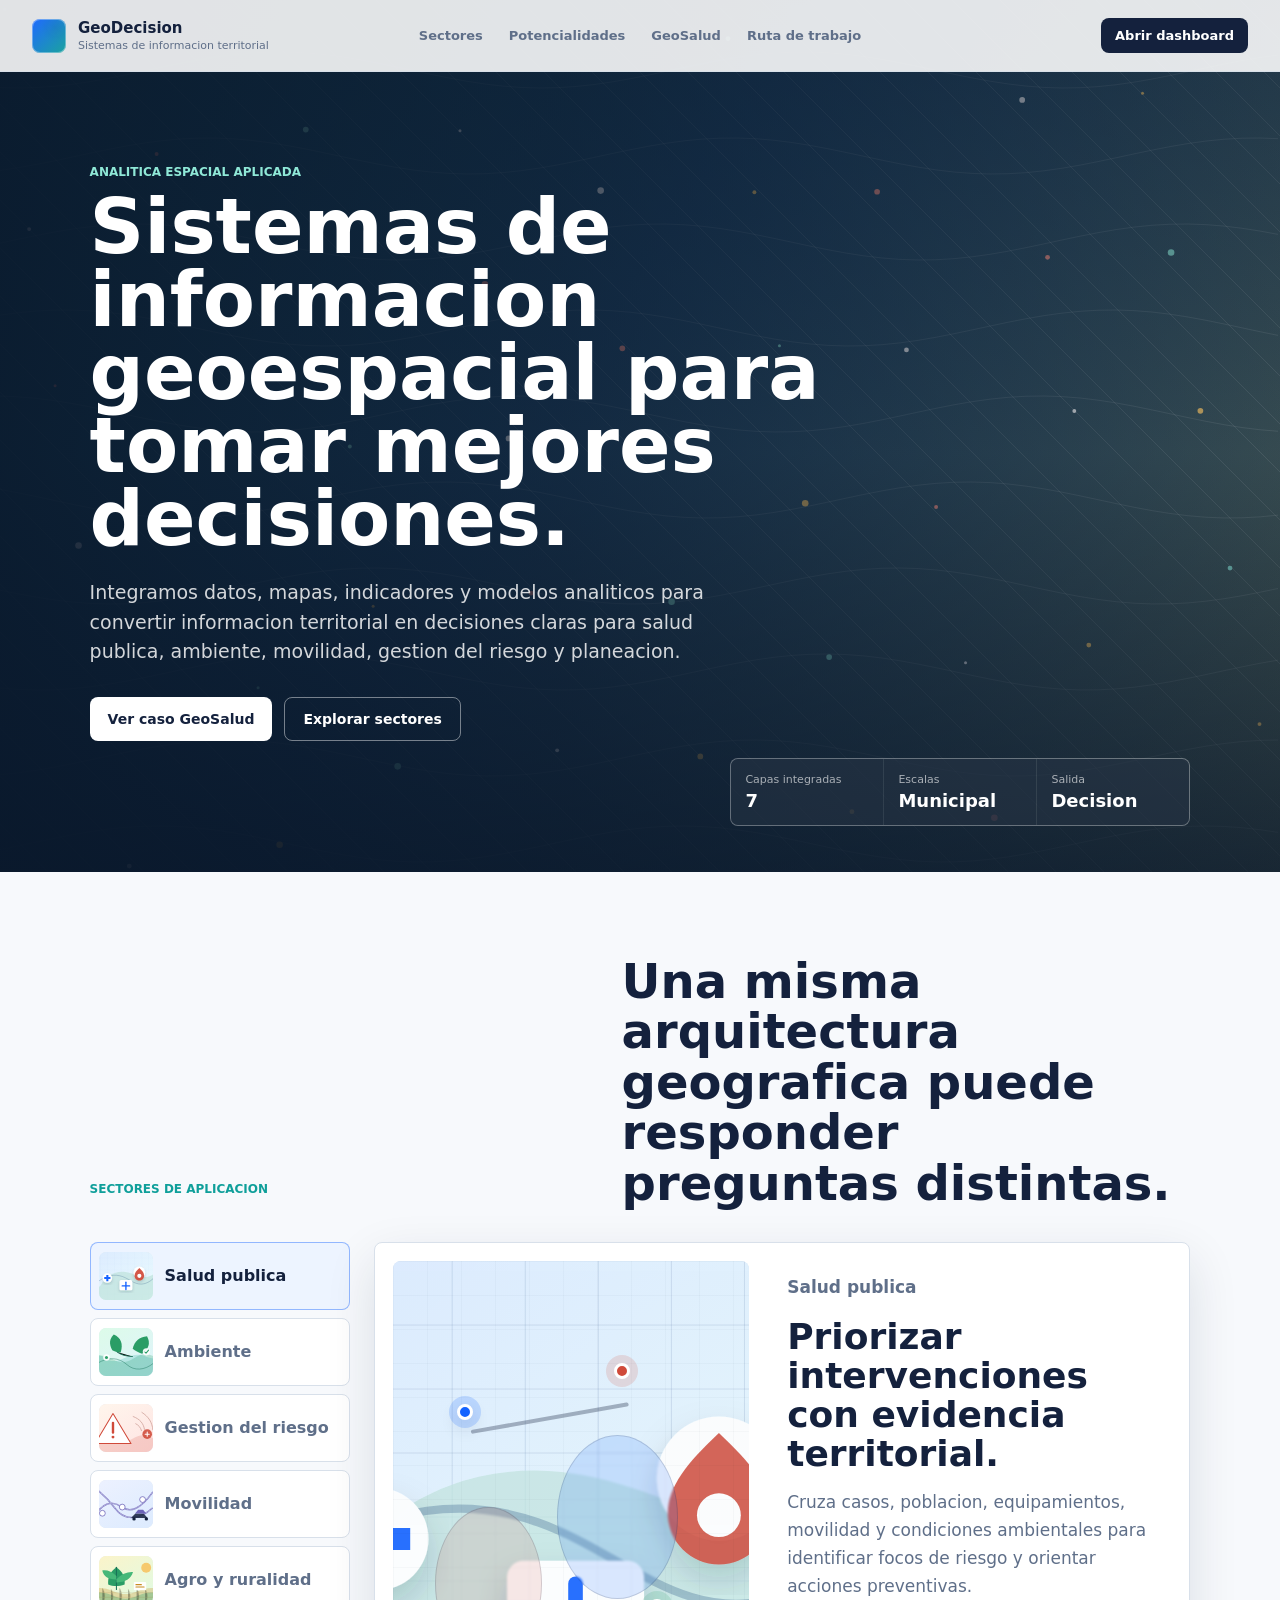
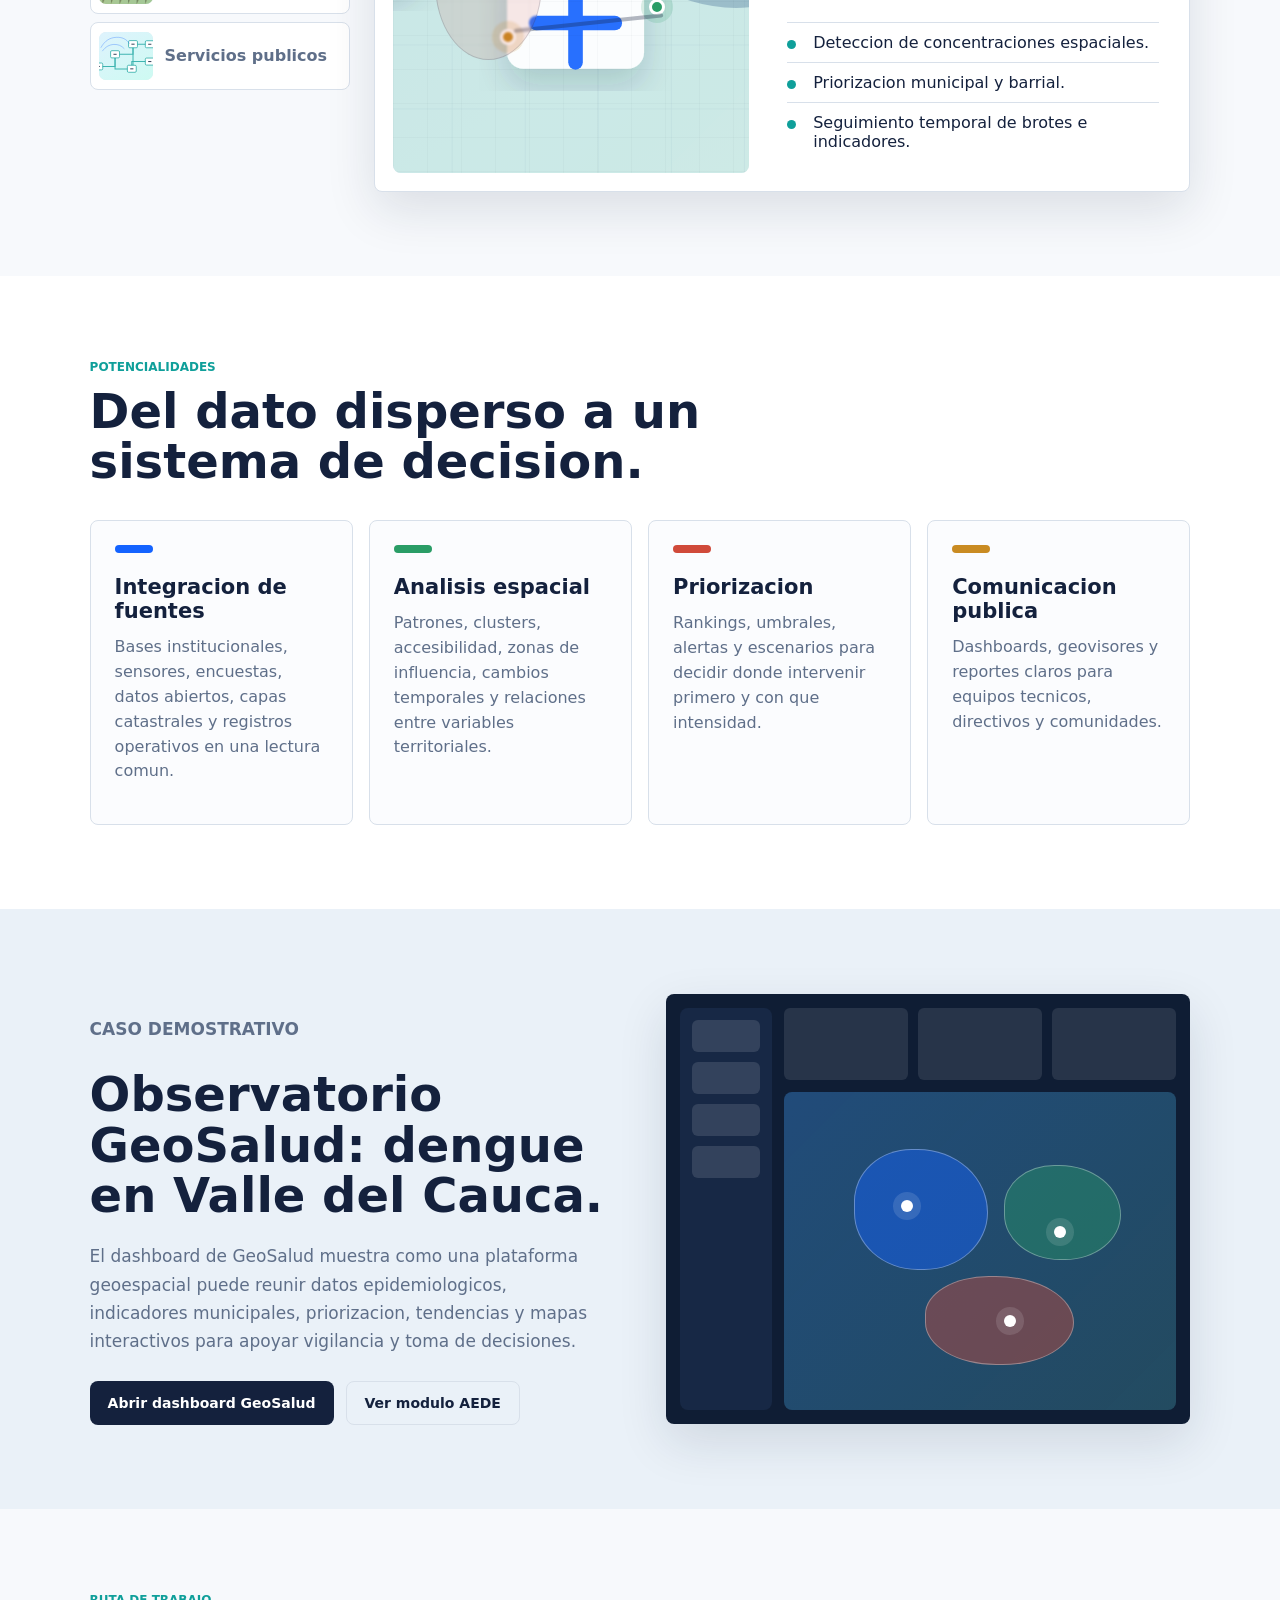
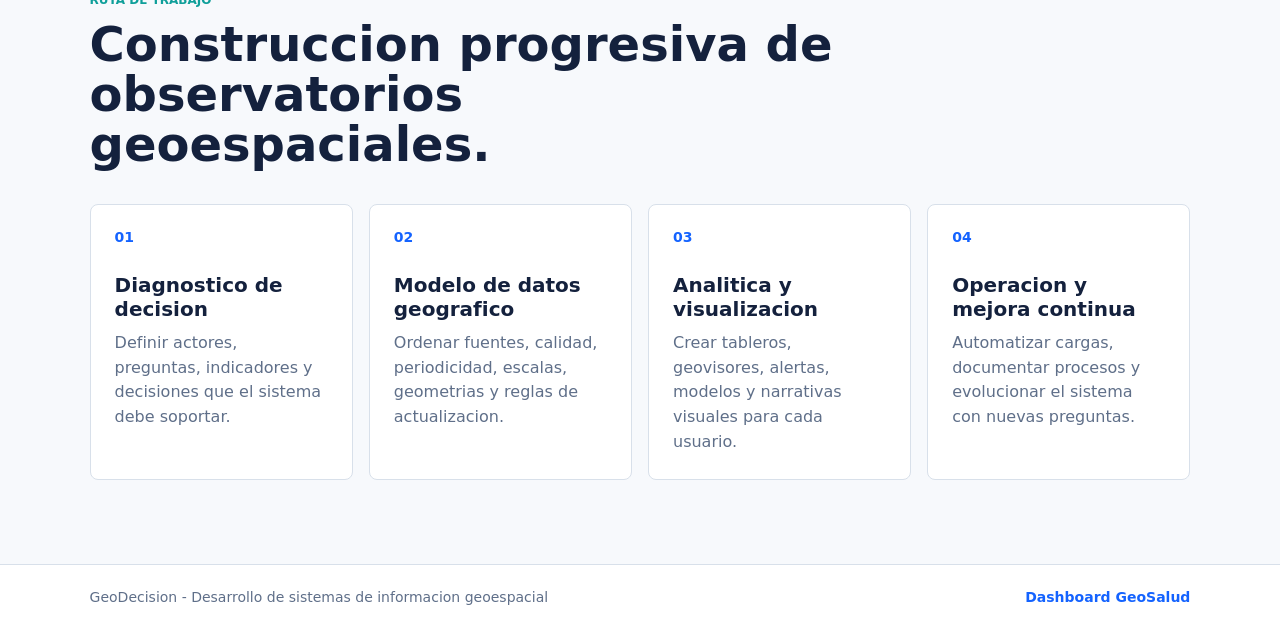
==== frontend/index.html @ b89d6c08 "feat: landing page GeoDecision y correcciones de SQL injection - Nueva landing page (index.html, pla" ====
<!DOCTYPE html>
<html lang="es">
<head>
  <meta charset="UTF-8">
  <meta name="viewport" content="width=device-width, initial-scale=1.0">
  <title>Sistemas de Informacion Geoespacial para Decision Publica</title>
  <link rel="stylesheet" href="platform.css">
</head>
<body>
  <header class="site-header">
    <a class="brand" href="#inicio" aria-label="Inicio">
      <span class="brand-mark" aria-hidden="true"></span>
      <span>
        <strong>GeoDecision</strong>
        <small>Sistemas de informacion territorial</small>
      </span>
    </a>
    <nav class="main-nav" aria-label="Navegacion principal">
      <a href="#sectores">Sectores</a>
      <a href="#potencial">Potencialidades</a>
      <a href="#geosalud">GeoSalud</a>
      <a href="#ruta">Ruta de trabajo</a>
    </nav>
    <a class="header-action" href="Geodata%20Salud.html">Abrir dashboard</a>
  </header>

  <main>
    <section id="inicio" class="hero-section">
      <canvas id="geo-scene" aria-hidden="true"></canvas>
      <div class="hero-overlay"></div>
      <div class="hero-content">
        <p class="eyebrow">Analitica espacial aplicada</p>
        <h1>Sistemas de informacion geoespacial para tomar mejores decisiones.</h1>
        <p class="hero-copy">
          Integramos datos, mapas, indicadores y modelos analiticos para convertir informacion territorial
          en decisiones claras para salud publica, ambiente, movilidad, gestion del riesgo y planeacion.
        </p>
        <div class="hero-actions" aria-label="Acciones principales">
          <a class="primary-link" href="#geosalud">Ver caso GeoSalud</a>
          <a class="secondary-link" href="#sectores">Explorar sectores</a>
        </div>
      </div>
      <aside class="signal-panel" aria-label="Resumen del sistema">
        <div>
          <span class="signal-label">Capas integradas</span>
          <strong id="layer-count">7</strong>
        </div>
        <div>
          <span class="signal-label">Escalas</span>
          <strong>Municipal</strong>
        </div>
        <div>
          <span class="signal-label">Salida</span>
          <strong>Decision</strong>
        </div>
      </aside>
    </section>

    <section id="sectores" class="section-band sector-band">
      <div class="section-heading">
        <p class="eyebrow">Sectores de aplicacion</p>
        <h2>Una misma arquitectura geografica puede responder preguntas distintas.</h2>
      </div>
        <div class="sector-layout">
          <div class="sector-controls" role="tablist" aria-label="Seleccionar sector">
          <button class="sector-btn active" type="button" data-sector="salud">
            <img src="assets/sector-salud.svg" alt="">
            <span>Salud publica</span>
          </button>
          <button class="sector-btn" type="button" data-sector="ambiente">
            <img src="assets/sector-ambiente.svg" alt="">
            <span>Ambiente</span>
          </button>
          <button class="sector-btn" type="button" data-sector="riesgo">
            <img src="assets/sector-riesgo.svg" alt="">
            <span>Gestion del riesgo</span>
          </button>
          <button class="sector-btn" type="button" data-sector="movilidad">
            <img src="assets/sector-movilidad.svg" alt="">
            <span>Movilidad</span>
          </button>
          <button class="sector-btn" type="button" data-sector="agro">
            <img src="assets/sector-agro.svg" alt="">
            <span>Agro y ruralidad</span>
          </button>
          <button class="sector-btn" type="button" data-sector="servicios">
            <img src="assets/sector-servicios.svg" alt="">
            <span>Servicios publicos</span>
          </button>
        </div>
        <div class="sector-detail" id="sector-detail" aria-live="polite">
          <div class="sector-map" aria-hidden="true">
            <img id="sector-visual" class="sector-visual" src="assets/sector-salud.svg" alt="">
            <div class="map-grid"></div>
            <span class="map-node n1"></span>
            <span class="map-node n2"></span>
            <span class="map-node n3"></span>
            <span class="map-node n4"></span>
            <span class="map-route r1"></span>
            <span class="map-route r2"></span>
            <span class="map-zone z1"></span>
            <span class="map-zone z2"></span>
          </div>
          <div class="sector-text">
            <p class="sector-kicker" id="sector-kicker">Salud publica</p>
            <h3 id="sector-title">Priorizar intervenciones con evidencia territorial.</h3>
            <p id="sector-copy">
              Cruza casos, poblacion, equipamientos, movilidad y condiciones ambientales para identificar
              focos de riesgo y orientar acciones preventivas.
            </p>
            <ul id="sector-list">
              <li>Deteccion de concentraciones espaciales.</li>
              <li>Priorizacion municipal y barrial.</li>
              <li>Seguimiento temporal de brotes e indicadores.</li>
            </ul>
          </div>
        </div>
      </div>
    </section>

    <section id="potencial" class="section-band potential-band">
      <div class="section-heading compact">
        <p class="eyebrow">Potencialidades</p>
        <h2>Del dato disperso a un sistema de decision.</h2>
      </div>
      <div class="capability-grid">
        <article class="capability-card">
          <span class="capability-swatch s-blue"></span>
          <h3>Integracion de fuentes</h3>
          <p>Bases institucionales, sensores, encuestas, datos abiertos, capas catastrales y registros operativos en una lectura comun.</p>
        </article>
        <article class="capability-card">
          <span class="capability-swatch s-green"></span>
          <h3>Analisis espacial</h3>
          <p>Patrones, clusters, accesibilidad, zonas de influencia, cambios temporales y relaciones entre variables territoriales.</p>
        </article>
        <article class="capability-card">
          <span class="capability-swatch s-red"></span>
          <h3>Priorizacion</h3>
          <p>Rankings, umbrales, alertas y escenarios para decidir donde intervenir primero y con que intensidad.</p>
        </article>
        <article class="capability-card">
          <span class="capability-swatch s-gold"></span>
          <h3>Comunicacion publica</h3>
          <p>Dashboards, geovisores y reportes claros para equipos tecnicos, directivos y comunidades.</p>
        </article>
      </div>
    </section>

    <section id="geosalud" class="section-band geosalud-band">
      <div class="case-copy">
        <p class="eyebrow">Caso demostrativo</p>
        <h2>Observatorio GeoSalud: dengue en Valle del Cauca.</h2>
        <p>
          El dashboard de GeoSalud muestra como una plataforma geoespacial puede reunir datos epidemiologicos,
          indicadores municipales, priorizacion, tendencias y mapas interactivos para apoyar vigilancia y toma de decisiones.
        </p>
        <div class="case-actions">
          <a class="primary-link dark" href="Geodata%20Salud.html">Abrir dashboard GeoSalud</a>
          <a class="secondary-link dark" href="aede_dengue.html">Ver modulo AEDE</a>
        </div>
      </div>
      <div class="dashboard-preview" aria-label="Vista previa conceptual del dashboard GeoSalud">
        <div class="preview-sidebar">
          <span></span><span></span><span></span><span></span>
        </div>
        <div class="preview-main">
          <div class="preview-kpis">
            <span></span><span></span><span></span>
          </div>
          <div class="preview-map">
            <span class="preview-area a"></span>
            <span class="preview-area b"></span>
            <span class="preview-area c"></span>
            <span class="preview-dot d1"></span>
            <span class="preview-dot d2"></span>
            <span class="preview-dot d3"></span>
          </div>
        </div>
      </div>
    </section>

    <section id="ruta" class="section-band route-band">
      <div class="section-heading compact">
        <p class="eyebrow">Ruta de trabajo</p>
        <h2>Construccion progresiva de observatorios geoespaciales.</h2>
      </div>
      <ol class="route-list">
        <li>
          <strong>Diagnostico de decision</strong>
          <span>Definir actores, preguntas, indicadores y decisiones que el sistema debe soportar.</span>
        </li>
        <li>
          <strong>Modelo de datos geografico</strong>
          <span>Ordenar fuentes, calidad, periodicidad, escalas, geometrias y reglas de actualizacion.</span>
        </li>
        <li>
          <strong>Analitica y visualizacion</strong>
          <span>Crear tableros, geovisores, alertas, modelos y narrativas visuales para cada usuario.</span>
        </li>
        <li>
          <strong>Operacion y mejora continua</strong>
          <span>Automatizar cargas, documentar procesos y evolucionar el sistema con nuevas preguntas.</span>
        </li>
      </ol>
    </section>
  </main>

  <footer class="site-footer">
    <span>GeoDecision - Desarrollo de sistemas de informacion geoespacial</span>
    <a href="Geodata%20Salud.html">Dashboard GeoSalud</a>
  </footer>

  <script src="platform.js"></script>
</body>
</html>
---- frontend/platform.css ----
:root {
  --ink: #14213d;
  --muted: #5f6f89;
  --line: #d8e0ea;
  --paper: #f7f9fc;
  --white: #ffffff;
  --blue: #1463ff;
  --teal: #0f9f9a;
  --green: #2a9d66;
  --red: #d04a3a;
  --gold: #c98b22;
  --violet: #6c63b8;
  --shadow: 0 18px 50px rgba(20, 33, 61, 0.12);
}

*,
*::before,
*::after {
  box-sizing: border-box;
}

html {
  scroll-behavior: smooth;
}

body {
  margin: 0;
  font-family: Inter, ui-sans-serif, system-ui, -apple-system, BlinkMacSystemFont, "Segoe UI", sans-serif;
  color: var(--ink);
  background: var(--paper);
}

a {
  color: inherit;
  text-decoration: none;
}

.site-header {
  position: fixed;
  top: 0;
  left: 0;
  right: 0;
  z-index: 20;
  display: grid;
  grid-template-columns: minmax(210px, 1fr) auto minmax(160px, 1fr);
  align-items: center;
  gap: 20px;
  min-height: 72px;
  padding: 12px 32px;
  background: rgba(255, 255, 255, 0.88);
  border-bottom: 1px solid rgba(216, 224, 234, 0.8);
}

.brand {
  display: inline-flex;
  align-items: center;
  gap: 12px;
  width: fit-content;
}

.brand-mark {
  width: 34px;
  height: 34px;
  border-radius: 8px;
  background:
    linear-gradient(135deg, rgba(20, 99, 255, 0.95), rgba(15, 159, 154, 0.95)),
    radial-gradient(circle at 70% 25%, var(--gold), transparent 42%);
  box-shadow: inset 0 0 0 1px rgba(255, 255, 255, 0.35);
}

.brand strong,
.brand small {
  display: block;
}

.brand strong {
  font-size: 15px;
}

.brand small {
  margin-top: 2px;
  font-size: 11px;
  color: var(--muted);
}

.main-nav {
  display: flex;
  justify-content: center;
  gap: 4px;
}

.main-nav a,
.header-action,
.primary-link,
.secondary-link {
  border-radius: 8px;
  font-weight: 700;
}

.main-nav a {
  padding: 9px 11px;
  font-size: 13px;
  color: var(--muted);
}

.main-nav a:hover {
  color: var(--ink);
  background: #eef3f9;
}

.header-action {
  justify-self: end;
  padding: 10px 14px;
  background: var(--ink);
  color: var(--white);
  font-size: 13px;
}

.hero-section {
  position: relative;
  min-height: calc(100vh - 28px);
  display: flex;
  align-items: center;
  overflow: hidden;
  padding: 120px 7vw 86px;
  background: #18304d;
  color: var(--white);
}

#geo-scene,
.hero-overlay {
  position: absolute;
  inset: 0;
}

#geo-scene {
  width: 100%;
  height: 100%;
}

.hero-overlay {
  background:
    linear-gradient(90deg, rgba(9, 23, 42, 0.9) 0%, rgba(9, 23, 42, 0.66) 44%, rgba(9, 23, 42, 0.2) 100%),
    linear-gradient(0deg, rgba(9, 23, 42, 0.72), rgba(9, 23, 42, 0.05) 48%, rgba(9, 23, 42, 0.38));
}

.hero-content {
  position: relative;
  z-index: 2;
  max-width: 820px;
}

.eyebrow {
  margin: 0 0 12px;
  color: var(--teal);
  font-size: 12px;
  font-weight: 800;
  text-transform: uppercase;
  letter-spacing: 0;
}

.hero-section .eyebrow {
  color: #8fe8d7;
}

h1,
h2,
h3,
p {
  margin-top: 0;
}

h1 {
  margin-bottom: 22px;
  max-width: 760px;
  font-size: 76px;
  line-height: 0.96;
  letter-spacing: 0;
}

.hero-copy {
  max-width: 680px;
  margin-bottom: 30px;
  color: rgba(255, 255, 255, 0.82);
  font-size: 19px;
  line-height: 1.55;
}

.hero-actions,
.case-actions {
  display: flex;
  flex-wrap: wrap;
  gap: 12px;
}

.primary-link,
.secondary-link {
  display: inline-flex;
  align-items: center;
  min-height: 44px;
  padding: 12px 18px;
  font-size: 14px;
}

.primary-link {
  background: var(--white);
  color: var(--ink);
}

.secondary-link {
  border: 1px solid rgba(255, 255, 255, 0.44);
  color: var(--white);
}

.primary-link.dark {
  background: var(--ink);
  color: var(--white);
}

.secondary-link.dark {
  border-color: var(--line);
  color: var(--ink);
}

.signal-panel {
  position: absolute;
  right: 7vw;
  bottom: 46px;
  z-index: 2;
  display: grid;
  grid-template-columns: repeat(3, minmax(110px, 1fr));
  gap: 1px;
  overflow: hidden;
  width: min(460px, 86vw);
  border: 1px solid rgba(255, 255, 255, 0.26);
  border-radius: 8px;
  background: rgba(255, 255, 255, 0.12);
}

.signal-panel div {
  padding: 14px;
  background: rgba(10, 25, 44, 0.46);
}

.signal-label {
  display: block;
  margin-bottom: 4px;
  color: rgba(255, 255, 255, 0.62);
  font-size: 11px;
}

.signal-panel strong {
  font-size: 18px;
}

.section-band {
  padding: 84px 7vw;
}

.section-heading {
  display: grid;
  grid-template-columns: minmax(220px, 460px) minmax(300px, 660px);
  gap: 72px;
  align-items: end;
  margin-bottom: 34px;
}

.section-heading.compact {
  display: block;
  max-width: 760px;
}

.section-heading h2,
.case-copy h2 {
  margin-bottom: 0;
  font-size: 48px;
  line-height: 1.05;
  letter-spacing: 0;
}

.sector-layout {
  display: grid;
  grid-template-columns: 260px minmax(0, 1fr);
  gap: 24px;
}

.sector-controls {
  display: grid;
  gap: 8px;
  align-content: start;
}

.sector-btn {
  display: grid;
  grid-template-columns: 54px 1fr;
  align-items: center;
  gap: 12px;
  min-height: 68px;
  padding: 8px 12px 8px 8px;
  border: 1px solid var(--line);
  border-radius: 8px;
  background: var(--white);
  color: var(--muted);
  font: inherit;
  font-weight: 700;
  text-align: left;
  cursor: pointer;
}

.sector-btn img {
  width: 54px;
  height: 48px;
  object-fit: cover;
  border-radius: 7px;
  background: #edf3f8;
  box-shadow: inset 0 0 0 1px rgba(20, 33, 61, 0.08);
}

.sector-btn span {
  min-width: 0;
}

.sector-btn.active,
.sector-btn:hover {
  color: var(--ink);
  border-color: rgba(20, 99, 255, 0.42);
  background: #edf4ff;
}

.sector-detail {
  display: grid;
  grid-template-columns: minmax(280px, 0.9fr) minmax(300px, 1fr);
  gap: 26px;
  min-height: 430px;
  padding: 18px;
  border: 1px solid var(--line);
  border-radius: 8px;
  background: var(--white);
  box-shadow: var(--shadow);
}

.sector-map {
  position: relative;
  overflow: hidden;
  border-radius: 8px;
  background:
    linear-gradient(135deg, rgba(20, 99, 255, 0.12), rgba(42, 157, 102, 0.1)),
    #edf3f8;
}

.sector-visual {
  position: absolute;
  inset: 0;
  width: 100%;
  height: 100%;
  object-fit: cover;
  opacity: 0.9;
  transition: opacity 0.25s ease, transform 0.35s ease;
}

.sector-map.is-changing .sector-visual {
  opacity: 0;
  transform: scale(1.02);
}

.map-grid {
  position: absolute;
  inset: 0;
  background-image:
    linear-gradient(rgba(20, 33, 61, 0.08) 1px, transparent 1px),
    linear-gradient(90deg, rgba(20, 33, 61, 0.08) 1px, transparent 1px);
  background-size: 34px 34px;
  mix-blend-mode: multiply;
  opacity: 0.35;
}

.map-node,
.map-zone,
.map-route {
  position: absolute;
  display: block;
}

.map-node {
  width: 16px;
  height: 16px;
  border: 3px solid var(--white);
  border-radius: 50%;
  background: var(--blue);
  box-shadow: 0 0 0 8px rgba(20, 99, 255, 0.18), 0 8px 18px rgba(20, 33, 61, 0.16);
}

.n1 { left: 18%; top: 28%; }
.n2 { left: 62%; top: 20%; background: var(--red); box-shadow: 0 0 0 8px rgba(208, 74, 58, 0.16); }
.n3 { left: 72%; top: 66%; background: var(--green); box-shadow: 0 0 0 8px rgba(42, 157, 102, 0.16); }
.n4 { left: 30%; top: 72%; background: var(--gold); box-shadow: 0 0 0 8px rgba(201, 139, 34, 0.18); }

.map-route {
  height: 4px;
  border-radius: 4px;
  background: rgba(20, 33, 61, 0.32);
  transform-origin: left center;
}

.r1 { left: 22%; top: 33%; width: 45%; transform: rotate(-10deg); }
.r2 { left: 34%; top: 72%; width: 42%; transform: rotate(-6deg); }

.map-zone {
  border-radius: 50%;
  border: 1px solid rgba(20, 33, 61, 0.16);
  backdrop-filter: blur(1px);
}

.z1 {
  left: 46%;
  top: 34%;
  width: 34%;
  height: 32%;
  background: rgba(20, 99, 255, 0.14);
}

.z2 {
  left: 12%;
  top: 48%;
  width: 30%;
  height: 30%;
  background: rgba(208, 74, 58, 0.12);
}

.sector-text {
  align-self: center;
  padding: 12px;
}

.sector-kicker {
  color: var(--blue);
  font-weight: 800;
  font-size: 13px;
}

.sector-text h3 {
  margin-bottom: 14px;
  font-size: 36px;
  line-height: 1.08;
}

.sector-text p,
.case-copy p {
  color: var(--muted);
  font-size: 17px;
  line-height: 1.65;
}

.sector-text ul {
  margin: 22px 0 0;
  padding: 0;
  list-style: none;
}

.sector-text li {
  padding: 10px 0 10px 26px;
  border-top: 1px solid var(--line);
  color: var(--ink);
  position: relative;
}

.sector-text li::before {
  content: "";
  position: absolute;
  left: 0;
  top: 17px;
  width: 9px;
  height: 9px;
  border-radius: 50%;
  background: var(--teal);
}

.potential-band {
  background: var(--white);
}

.capability-grid {
  display: grid;
  grid-template-columns: repeat(4, minmax(0, 1fr));
  gap: 16px;
  margin-top: 32px;
}

.capability-card {
  min-height: 230px;
  padding: 24px;
  border: 1px solid var(--line);
  border-radius: 8px;
  background: #fbfcfe;
}

.capability-card h3 {
  margin-bottom: 12px;
  font-size: 21px;
}

.capability-card p {
  color: var(--muted);
  line-height: 1.55;
}

.capability-swatch {
  display: block;
  width: 38px;
  height: 8px;
  margin-bottom: 22px;
  border-radius: 8px;
}

.s-blue { background: var(--blue); }
.s-green { background: var(--green); }
.s-red { background: var(--red); }
.s-gold { background: var(--gold); }

.geosalud-band {
  display: grid;
  grid-template-columns: minmax(300px, 520px) minmax(360px, 1fr);
  gap: 56px;
  align-items: center;
  background: #eaf1f8;
}

.case-copy p {
  margin: 22px 0 26px;
}

.dashboard-preview {
  display: grid;
  grid-template-columns: 92px 1fr;
  gap: 12px;
  min-height: 430px;
  padding: 14px;
  border-radius: 8px;
  background: #0f1d34;
  box-shadow: var(--shadow);
}

.preview-sidebar {
  display: grid;
  gap: 10px;
  align-content: start;
  padding: 12px;
  border-radius: 8px;
  background: #172845;
}

.preview-sidebar span,
.preview-kpis span {
  display: block;
  border-radius: 6px;
  background: rgba(255, 255, 255, 0.12);
}

.preview-sidebar span {
  height: 32px;
}

.preview-main {
  display: grid;
  grid-template-rows: 72px 1fr;
  gap: 12px;
}

.preview-kpis {
  display: grid;
  grid-template-columns: repeat(3, 1fr);
  gap: 10px;
}

.preview-kpis span {
  background: rgba(255, 255, 255, 0.1);
}

.preview-map {
  position: relative;
  overflow: hidden;
  border-radius: 8px;
  background:
    linear-gradient(135deg, rgba(33, 150, 243, 0.18), rgba(42, 157, 102, 0.16)),
    #213b5f;
}

.preview-area,
.preview-dot {
  position: absolute;
  display: block;
}

.preview-area {
  border-radius: 45% 55% 50% 50%;
  border: 1px solid rgba(255, 255, 255, 0.32);
}

.preview-area.a { left: 18%; top: 18%; width: 34%; height: 38%; background: rgba(20, 99, 255, 0.46); }
.preview-area.b { right: 14%; top: 23%; width: 30%; height: 30%; background: rgba(42, 157, 102, 0.4); }
.preview-area.c { left: 36%; bottom: 14%; width: 38%; height: 28%; background: rgba(208, 74, 58, 0.42); }

.preview-dot {
  width: 12px;
  height: 12px;
  border-radius: 50%;
  background: #fff;
  box-shadow: 0 0 0 8px rgba(255, 255, 255, 0.12);
}

.d1 { left: 30%; top: 34%; }
.d2 { right: 28%; top: 42%; }
.d3 { left: 56%; bottom: 26%; }

.route-list {
  display: grid;
  grid-template-columns: repeat(4, minmax(0, 1fr));
  gap: 16px;
  margin: 34px 0 0;
  padding: 0;
  list-style: none;
  counter-reset: route;
}

.route-list li {
  min-height: 210px;
  padding: 24px;
  border: 1px solid var(--line);
  border-radius: 8px;
  background: var(--white);
  counter-increment: route;
}

.route-list li::before {
  content: counter(route, decimal-leading-zero);
  display: block;
  margin-bottom: 28px;
  color: var(--blue);
  font-size: 14px;
  font-weight: 900;
}

.route-list strong {
  display: block;
  margin-bottom: 10px;
  font-size: 20px;
}

.route-list span {
  color: var(--muted);
  line-height: 1.55;
}

.site-footer {
  display: flex;
  justify-content: space-between;
  gap: 16px;
  padding: 24px 7vw;
  border-top: 1px solid var(--line);
  color: var(--muted);
  background: var(--white);
  font-size: 14px;
}

.site-footer a {
  color: var(--blue);
  font-weight: 800;
}

@media (max-width: 1040px) {
  .site-header {
    grid-template-columns: 1fr auto;
  }

  .main-nav {
    display: none;
  }

  .section-heading,
  .sector-layout,
  .sector-detail,
  .geosalud-band {
    grid-template-columns: 1fr;
  }

  .capability-grid,
  .route-list {
    grid-template-columns: repeat(2, minmax(0, 1fr));
  }

  .signal-panel {
    position: relative;
    right: auto;
    bottom: auto;
    margin-top: 44px;
  }

  .hero-section {
    display: block;
  }

  h1 {
    font-size: 56px;
  }

  .section-heading h2,
  .case-copy h2 {
    font-size: 40px;
  }

  .sector-text h3 {
    font-size: 32px;
  }
}

@media (max-width: 680px) {
  .site-header {
    position: sticky;
    padding: 10px 16px;
  }

  .brand small,
  .header-action {
    display: none;
  }

  .hero-section {
    min-height: auto;
    padding: 76px 22px 54px;
  }

  .hero-copy {
    font-size: 16px;
  }

  h1 {
    font-size: 42px;
  }

  .section-heading h2,
  .case-copy h2 {
    font-size: 32px;
  }

  .sector-text h3 {
    font-size: 28px;
  }

  .signal-panel,
  .capability-grid,
  .route-list {
    grid-template-columns: 1fr;
  }

  .section-band {
    padding: 58px 22px;
  }

  .sector-controls {
    grid-template-columns: 1fr 1fr;
  }

  .sector-btn {
    font-size: 13px;
  }

  .dashboard-preview {
    grid-template-columns: 1fr;
    min-height: 360px;
  }

  .preview-sidebar {
    grid-template-columns: repeat(4, 1fr);
  }

  .preview-sidebar span {
    height: 24px;
  }

  .site-footer {
    display: block;
  }

  .site-footer a {
    display: inline-block;
    margin-top: 10px;
  }
}
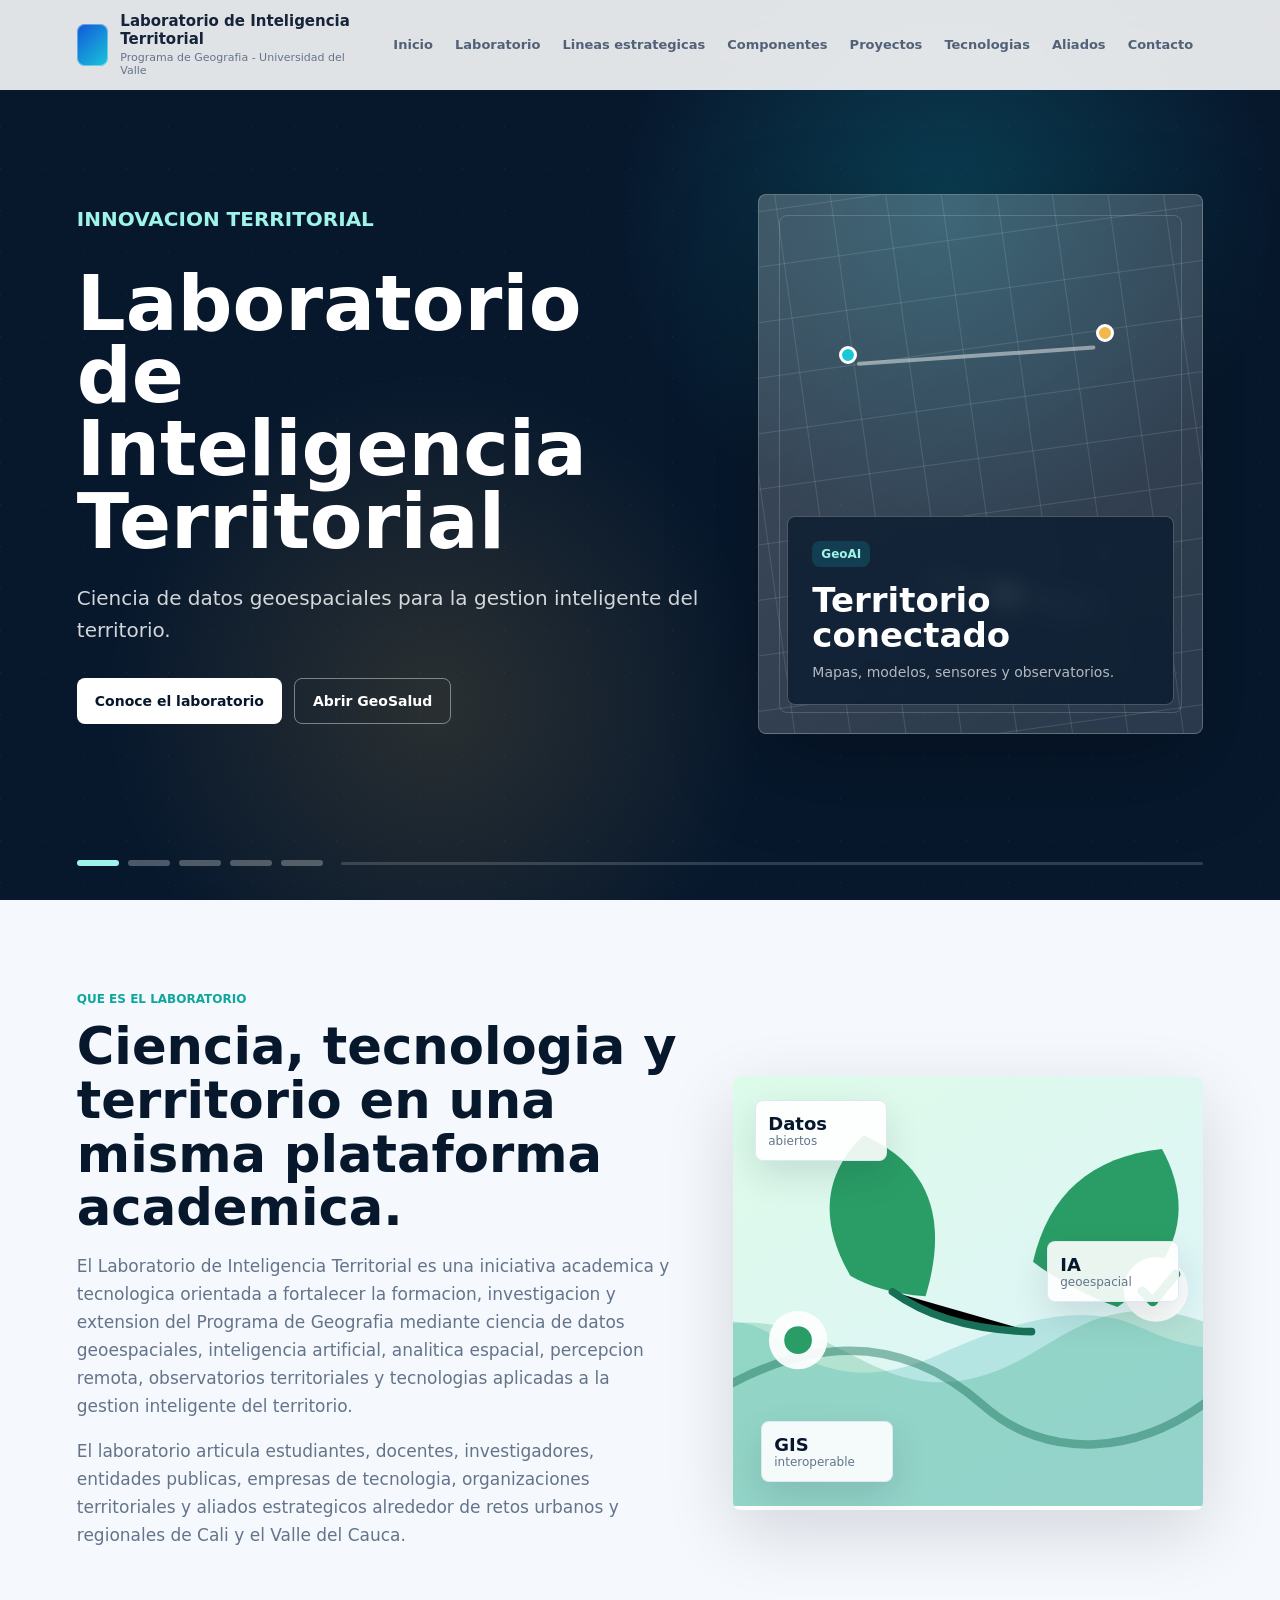
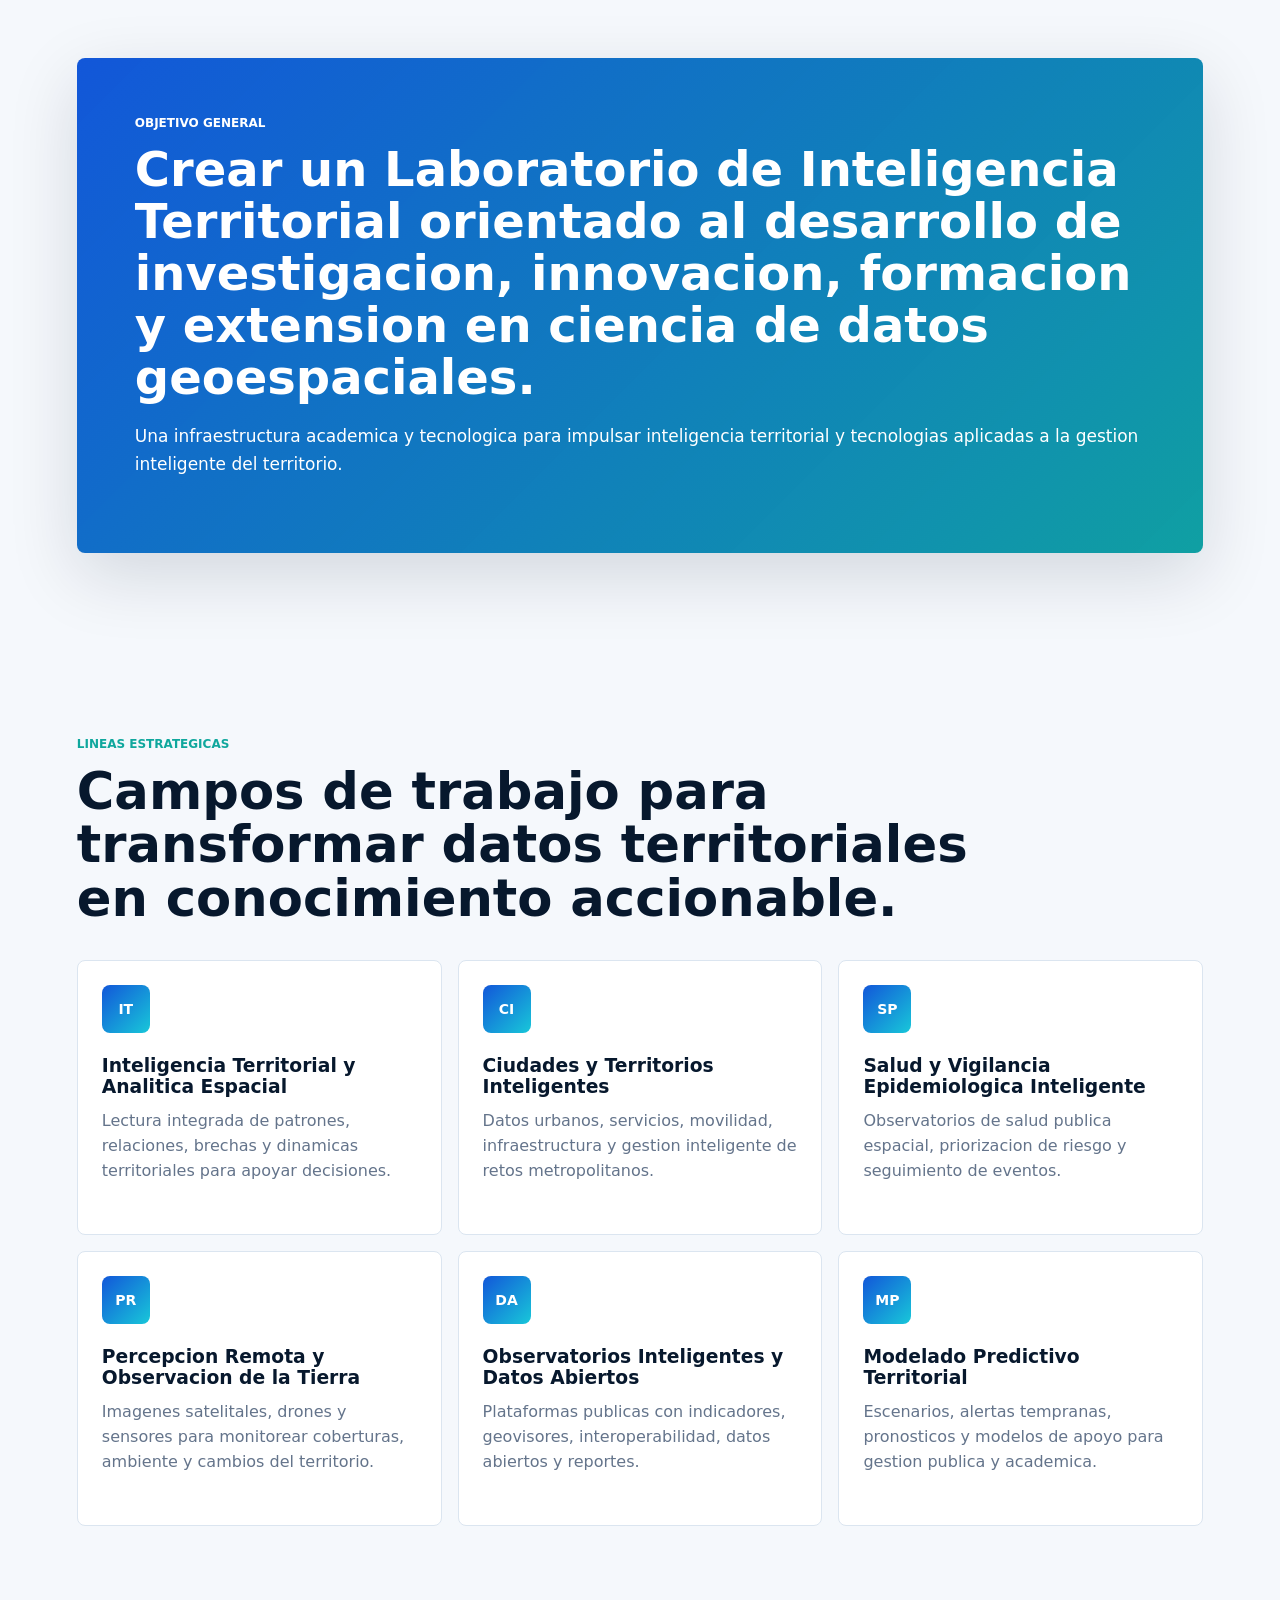
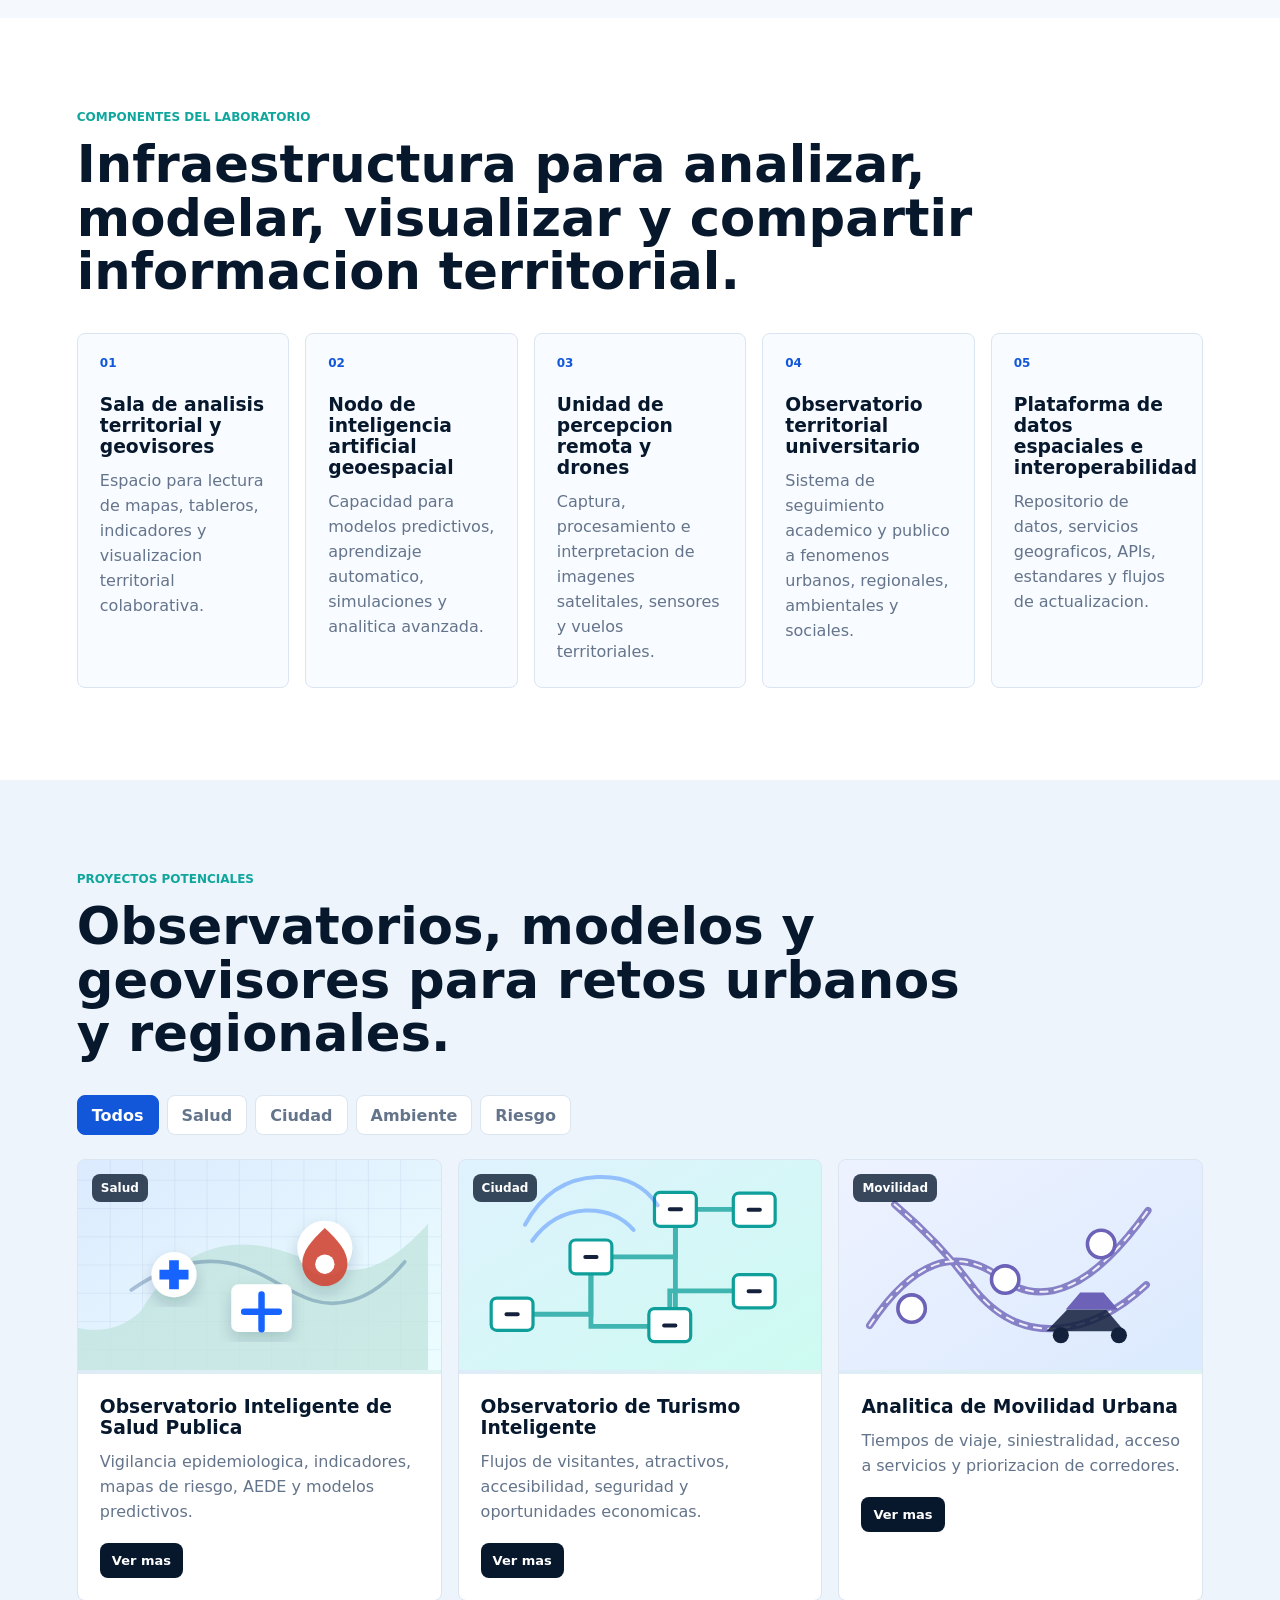
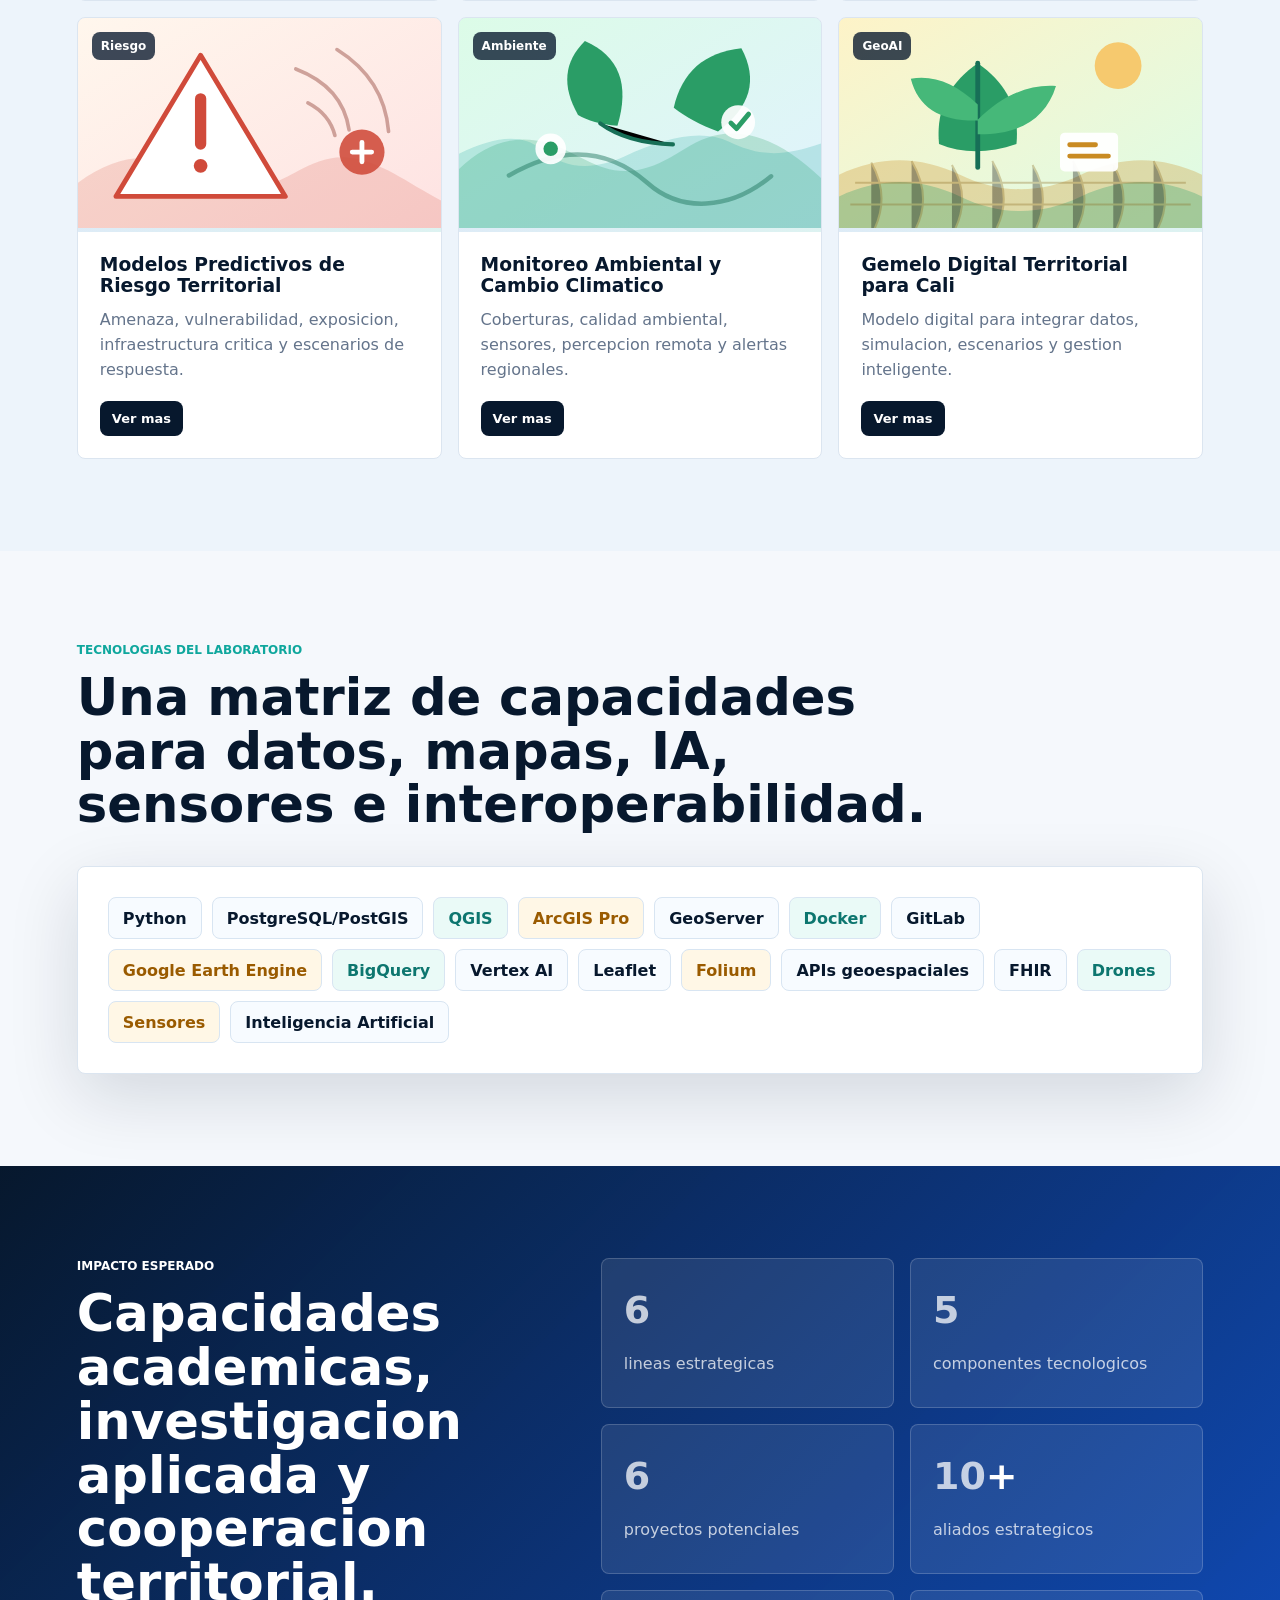
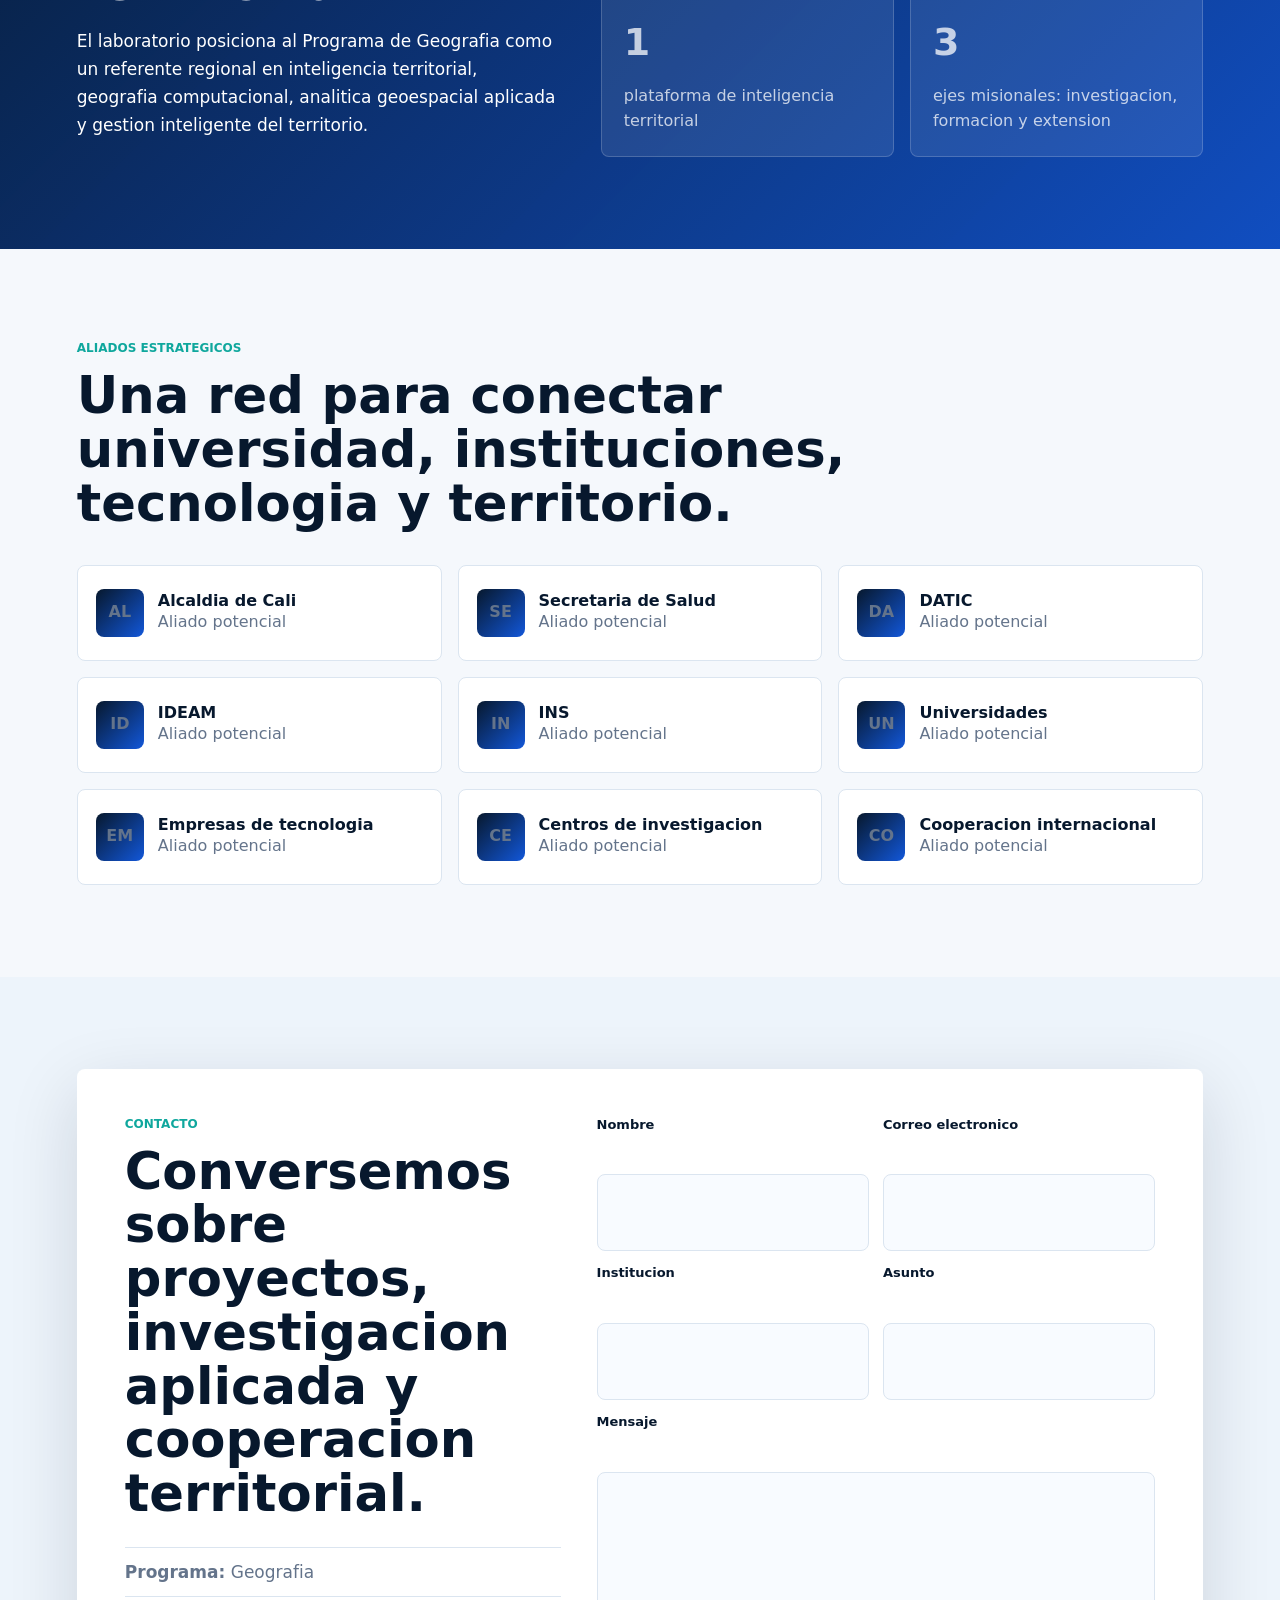
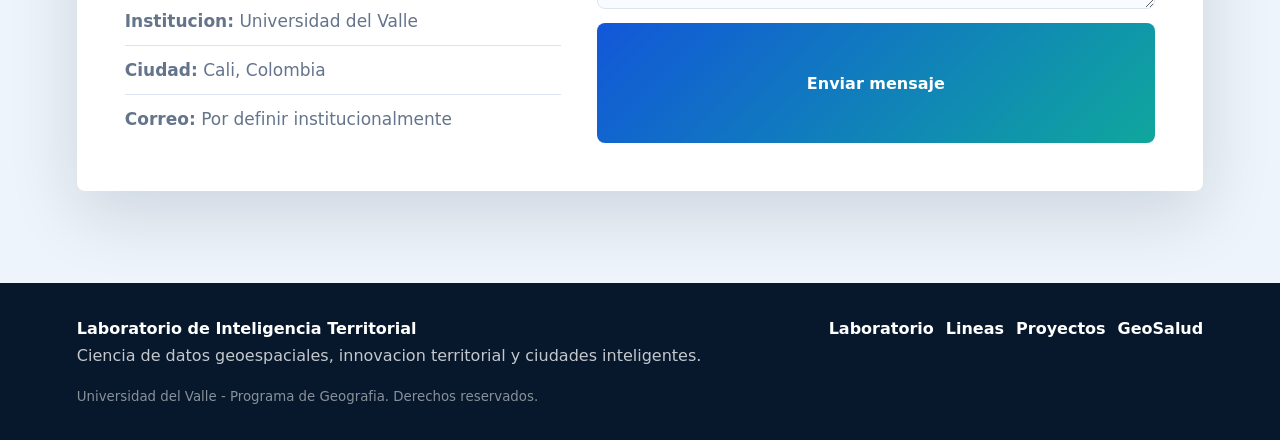
==== commit 0200c432: "feat: chatbot ADK, módulo forecasting y mejoras al geovisor - Nuevo módulo chatbot con agentes ADK (" ====
--- a/frontend/index.html
+++ b/frontend/index.html
@@ -3,212 +3,232 @@
 <head>
   <meta charset="UTF-8">
   <meta name="viewport" content="width=device-width, initial-scale=1.0">
-  <title>Sistemas de Informacion Geoespacial para Decision Publica</title>
+  <meta name="description" content="Laboratorio de Inteligencia Territorial del Programa de Geografia de la Universidad del Valle: ciencia de datos geoespaciales, innovacion territorial y ciudades inteligentes.">
+  <meta name="keywords" content="inteligencia territorial, geografia, Universidad del Valle, ciencia de datos geoespaciales, ciudades inteligentes, observatorios territoriales">
+  <title>Laboratorio de Inteligencia Territorial | Universidad del Valle</title>
   <link rel="stylesheet" href="platform.css">
 </head>
 <body>
-  <header class="site-header">
-    <a class="brand" href="#inicio" aria-label="Inicio">
+  <header class="site-header" id="top">
+    <a class="brand" href="#inicio" aria-label="Ir al inicio">
       <span class="brand-mark" aria-hidden="true"></span>
       <span>
-        <strong>GeoDecision</strong>
-        <small>Sistemas de informacion territorial</small>
+        <strong>Laboratorio de Inteligencia Territorial</strong>
+        <small>Programa de Geografia - Universidad del Valle</small>
       </span>
     </a>
+
+    <button class="menu-toggle" type="button" aria-label="Abrir menu" aria-expanded="false">
+      <span></span>
+      <span></span>
+      <span></span>
+    </button>
+
     <nav class="main-nav" aria-label="Navegacion principal">
-      <a href="#sectores">Sectores</a>
-      <a href="#potencial">Potencialidades</a>
-      <a href="#geosalud">GeoSalud</a>
-      <a href="#ruta">Ruta de trabajo</a>
+      <a href="#inicio">Inicio</a>
+      <a href="#laboratorio">Laboratorio</a>
+      <a href="#lineas">Lineas estrategicas</a>
+      <a href="#componentes">Componentes</a>
+      <a href="#proyectos">Proyectos</a>
+      <a href="#tecnologias">Tecnologias</a>
+      <a href="#aliados">Aliados</a>
+      <a href="#contacto">Contacto</a>
     </nav>
-    <a class="header-action" href="Geodata%20Salud.html">Abrir dashboard</a>
   </header>
 
   <main>
-    <section id="inicio" class="hero-section">
-      <canvas id="geo-scene" aria-hidden="true"></canvas>
-      <div class="hero-overlay"></div>
-      <div class="hero-content">
-        <p class="eyebrow">Analitica espacial aplicada</p>
-        <h1>Sistemas de informacion geoespacial para tomar mejores decisiones.</h1>
-        <p class="hero-copy">
-          Integramos datos, mapas, indicadores y modelos analiticos para convertir informacion territorial
-          en decisiones claras para salud publica, ambiente, movilidad, gestion del riesgo y planeacion.
+    <section class="hero-section" id="inicio" aria-label="Banner principal">
+      <div class="hero-scrim"></div>
+
+      <div class="hero-shell">
+        <div class="hero-copy reveal">
+          <p class="eyebrow" id="hero-kicker">Innovacion territorial</p>
+          <h1 id="hero-title">Laboratorio de Inteligencia Territorial</h1>
+          <p id="hero-text">Ciencia de datos geoespaciales para la gestion inteligente del territorio.</p>
+          <div class="hero-actions">
+            <a class="primary-link" id="hero-action" href="#laboratorio">Conoce el laboratorio</a>
+            <a class="secondary-link" href="Geodata%20Salud.html">Abrir GeoSalud</a>
+          </div>
+        </div>
+
+        <div class="hero-panel reveal" aria-hidden="true">
+          <div class="smart-city-card">
+            <div class="city-grid"></div>
+            <span class="city-node n1"></span>
+            <span class="city-node n2"></span>
+            <span class="city-node n3"></span>
+            <span class="city-route r1"></span>
+            <span class="city-route r2"></span>
+            <div class="data-stack">
+              <span>GeoAI</span>
+              <strong id="hero-panel-title">Territorio conectado</strong>
+              <small id="hero-panel-copy">Mapas, modelos, sensores y observatorios.</small>
+            </div>
+          </div>
+        </div>
+      </div>
+
+      <div class="hero-bottom">
+        <div class="slide-dots" aria-label="Seleccionar banner">
+          <button class="slide-dot active" type="button" data-slide="0" aria-label="Banner 1"></button>
+          <button class="slide-dot" type="button" data-slide="1" aria-label="Banner 2"></button>
+          <button class="slide-dot" type="button" data-slide="2" aria-label="Banner 3"></button>
+          <button class="slide-dot" type="button" data-slide="3" aria-label="Banner 4"></button>
+          <button class="slide-dot" type="button" data-slide="4" aria-label="Banner 5"></button>
+        </div>
+        <div class="hero-progress" aria-hidden="true"><span id="hero-progress"></span></div>
+      </div>
+    </section>
+
+    <section class="section intro-section" id="laboratorio">
+      <div class="section-kicker reveal">Que es el laboratorio</div>
+      <div class="intro-grid">
+        <div class="intro-text reveal">
+          <h2>Ciencia, tecnologia y territorio en una misma plataforma academica.</h2>
+          <p>
+            El Laboratorio de Inteligencia Territorial es una iniciativa academica y tecnologica orientada a fortalecer
+            la formacion, investigacion y extension del Programa de Geografia mediante ciencia de datos geoespaciales,
+            inteligencia artificial, analitica espacial, percepcion remota, observatorios territoriales y tecnologias
+            aplicadas a la gestion inteligente del territorio.
+          </p>
+          <p>
+            El laboratorio articula estudiantes, docentes, investigadores, entidades publicas, empresas de tecnologia,
+            organizaciones territoriales y aliados estrategicos alrededor de retos urbanos y regionales de Cali y el
+            Valle del Cauca.
+          </p>
+        </div>
+
+        <div class="territory-visual reveal" aria-label="Visual territorial conceptual">
+          <img src="assets/sector-ambiente.svg" alt="Visualizacion territorial con capas geoespaciales">
+          <div class="floating-metric m1"><strong>Datos</strong><span>abiertos</span></div>
+          <div class="floating-metric m2"><strong>IA</strong><span>geoespacial</span></div>
+          <div class="floating-metric m3"><strong>GIS</strong><span>interoperable</span></div>
+        </div>
+      </div>
+    </section>
+
+    <section class="section objective-section" aria-label="Objetivo general">
+      <article class="objective-card reveal">
+        <span class="eyebrow">Objetivo general</span>
+        <h2>Crear un Laboratorio de Inteligencia Territorial orientado al desarrollo de investigacion, innovacion, formacion y extension en ciencia de datos geoespaciales.</h2>
+        <p>
+          Una infraestructura academica y tecnologica para impulsar inteligencia territorial y tecnologias aplicadas a
+          la gestion inteligente del territorio.
         </p>
-        <div class="hero-actions" aria-label="Acciones principales">
-          <a class="primary-link" href="#geosalud">Ver caso GeoSalud</a>
-          <a class="secondary-link" href="#sectores">Explorar sectores</a>
-        </div>
-      </div>
-      <aside class="signal-panel" aria-label="Resumen del sistema">
-        <div>
-          <span class="signal-label">Capas integradas</span>
-          <strong id="layer-count">7</strong>
-        </div>
-        <div>
-          <span class="signal-label">Escalas</span>
-          <strong>Municipal</strong>
-        </div>
-        <div>
-          <span class="signal-label">Salida</span>
-          <strong>Decision</strong>
-        </div>
-      </aside>
-    </section>
-
-    <section id="sectores" class="section-band sector-band">
-      <div class="section-heading">
-        <p class="eyebrow">Sectores de aplicacion</p>
-        <h2>Una misma arquitectura geografica puede responder preguntas distintas.</h2>
-      </div>
-        <div class="sector-layout">
-          <div class="sector-controls" role="tablist" aria-label="Seleccionar sector">
-          <button class="sector-btn active" type="button" data-sector="salud">
-            <img src="assets/sector-salud.svg" alt="">
-            <span>Salud publica</span>
-          </button>
-          <button class="sector-btn" type="button" data-sector="ambiente">
-            <img src="assets/sector-ambiente.svg" alt="">
-            <span>Ambiente</span>
-          </button>
-          <button class="sector-btn" type="button" data-sector="riesgo">
-            <img src="assets/sector-riesgo.svg" alt="">
-            <span>Gestion del riesgo</span>
-          </button>
-          <button class="sector-btn" type="button" data-sector="movilidad">
-            <img src="assets/sector-movilidad.svg" alt="">
-            <span>Movilidad</span>
-          </button>
-          <button class="sector-btn" type="button" data-sector="agro">
-            <img src="assets/sector-agro.svg" alt="">
-            <span>Agro y ruralidad</span>
-          </button>
-          <button class="sector-btn" type="button" data-sector="servicios">
-            <img src="assets/sector-servicios.svg" alt="">
-            <span>Servicios publicos</span>
-          </button>
-        </div>
-        <div class="sector-detail" id="sector-detail" aria-live="polite">
-          <div class="sector-map" aria-hidden="true">
-            <img id="sector-visual" class="sector-visual" src="assets/sector-salud.svg" alt="">
-            <div class="map-grid"></div>
-            <span class="map-node n1"></span>
-            <span class="map-node n2"></span>
-            <span class="map-node n3"></span>
-            <span class="map-node n4"></span>
-            <span class="map-route r1"></span>
-            <span class="map-route r2"></span>
-            <span class="map-zone z1"></span>
-            <span class="map-zone z2"></span>
-          </div>
-          <div class="sector-text">
-            <p class="sector-kicker" id="sector-kicker">Salud publica</p>
-            <h3 id="sector-title">Priorizar intervenciones con evidencia territorial.</h3>
-            <p id="sector-copy">
-              Cruza casos, poblacion, equipamientos, movilidad y condiciones ambientales para identificar
-              focos de riesgo y orientar acciones preventivas.
-            </p>
-            <ul id="sector-list">
-              <li>Deteccion de concentraciones espaciales.</li>
-              <li>Priorizacion municipal y barrial.</li>
-              <li>Seguimiento temporal de brotes e indicadores.</li>
-            </ul>
-          </div>
-        </div>
-      </div>
-    </section>
-
-    <section id="potencial" class="section-band potential-band">
-      <div class="section-heading compact">
-        <p class="eyebrow">Potencialidades</p>
-        <h2>Del dato disperso a un sistema de decision.</h2>
-      </div>
-      <div class="capability-grid">
-        <article class="capability-card">
-          <span class="capability-swatch s-blue"></span>
-          <h3>Integracion de fuentes</h3>
-          <p>Bases institucionales, sensores, encuestas, datos abiertos, capas catastrales y registros operativos en una lectura comun.</p>
-        </article>
-        <article class="capability-card">
-          <span class="capability-swatch s-green"></span>
-          <h3>Analisis espacial</h3>
-          <p>Patrones, clusters, accesibilidad, zonas de influencia, cambios temporales y relaciones entre variables territoriales.</p>
-        </article>
-        <article class="capability-card">
-          <span class="capability-swatch s-red"></span>
-          <h3>Priorizacion</h3>
-          <p>Rankings, umbrales, alertas y escenarios para decidir donde intervenir primero y con que intensidad.</p>
-        </article>
-        <article class="capability-card">
-          <span class="capability-swatch s-gold"></span>
-          <h3>Comunicacion publica</h3>
-          <p>Dashboards, geovisores y reportes claros para equipos tecnicos, directivos y comunidades.</p>
-        </article>
-      </div>
-    </section>
-
-    <section id="geosalud" class="section-band geosalud-band">
-      <div class="case-copy">
-        <p class="eyebrow">Caso demostrativo</p>
-        <h2>Observatorio GeoSalud: dengue en Valle del Cauca.</h2>
+      </article>
+    </section>
+
+    <section class="section" id="lineas">
+      <div class="section-heading reveal">
+        <span class="section-kicker">Lineas estrategicas</span>
+        <h2>Campos de trabajo para transformar datos territoriales en conocimiento accionable.</h2>
+      </div>
+      <div class="strategic-grid" id="strategic-lines"></div>
+    </section>
+
+    <section class="section components-section" id="componentes">
+      <div class="section-heading reveal">
+        <span class="section-kicker">Componentes del laboratorio</span>
+        <h2>Infraestructura para analizar, modelar, visualizar y compartir informacion territorial.</h2>
+      </div>
+      <div class="components-grid" id="lab-components"></div>
+    </section>
+
+    <section class="section projects-section" id="proyectos">
+      <div class="section-heading reveal">
+        <span class="section-kicker">Proyectos potenciales</span>
+        <h2>Observatorios, modelos y geovisores para retos urbanos y regionales.</h2>
+      </div>
+      <div class="filter-bar" aria-label="Filtrar proyectos">
+        <button class="filter-btn active" type="button" data-filter="todos">Todos</button>
+        <button class="filter-btn" type="button" data-filter="salud">Salud</button>
+        <button class="filter-btn" type="button" data-filter="ciudad">Ciudad</button>
+        <button class="filter-btn" type="button" data-filter="ambiente">Ambiente</button>
+        <button class="filter-btn" type="button" data-filter="riesgo">Riesgo</button>
+      </div>
+      <div class="project-grid" id="project-grid"></div>
+    </section>
+
+    <section class="section tech-section" id="tecnologias">
+      <div class="section-heading reveal">
+        <span class="section-kicker">Tecnologias del laboratorio</span>
+        <h2>Una matriz de capacidades para datos, mapas, IA, sensores e interoperabilidad.</h2>
+      </div>
+      <div class="tech-cloud" id="tech-cloud"></div>
+    </section>
+
+    <section class="section impact-section" id="impacto">
+      <div class="impact-copy reveal">
+        <span class="section-kicker">Impacto esperado</span>
+        <h2>Capacidades academicas, investigacion aplicada y cooperacion territorial.</h2>
         <p>
-          El dashboard de GeoSalud muestra como una plataforma geoespacial puede reunir datos epidemiologicos,
-          indicadores municipales, priorizacion, tendencias y mapas interactivos para apoyar vigilancia y toma de decisiones.
+          El laboratorio posiciona al Programa de Geografia como un referente regional en inteligencia territorial,
+          geografia computacional, analitica geoespacial aplicada y gestion inteligente del territorio.
         </p>
-        <div class="case-actions">
-          <a class="primary-link dark" href="Geodata%20Salud.html">Abrir dashboard GeoSalud</a>
-          <a class="secondary-link dark" href="aede_dengue.html">Ver modulo AEDE</a>
-        </div>
-      </div>
-      <div class="dashboard-preview" aria-label="Vista previa conceptual del dashboard GeoSalud">
-        <div class="preview-sidebar">
-          <span></span><span></span><span></span><span></span>
-        </div>
-        <div class="preview-main">
-          <div class="preview-kpis">
-            <span></span><span></span><span></span>
-          </div>
-          <div class="preview-map">
-            <span class="preview-area a"></span>
-            <span class="preview-area b"></span>
-            <span class="preview-area c"></span>
-            <span class="preview-dot d1"></span>
-            <span class="preview-dot d2"></span>
-            <span class="preview-dot d3"></span>
-          </div>
-        </div>
-      </div>
-    </section>
-
-    <section id="ruta" class="section-band route-band">
-      <div class="section-heading compact">
-        <p class="eyebrow">Ruta de trabajo</p>
-        <h2>Construccion progresiva de observatorios geoespaciales.</h2>
-      </div>
-      <ol class="route-list">
-        <li>
-          <strong>Diagnostico de decision</strong>
-          <span>Definir actores, preguntas, indicadores y decisiones que el sistema debe soportar.</span>
-        </li>
-        <li>
-          <strong>Modelo de datos geografico</strong>
-          <span>Ordenar fuentes, calidad, periodicidad, escalas, geometrias y reglas de actualizacion.</span>
-        </li>
-        <li>
-          <strong>Analitica y visualizacion</strong>
-          <span>Crear tableros, geovisores, alertas, modelos y narrativas visuales para cada usuario.</span>
-        </li>
-        <li>
-          <strong>Operacion y mejora continua</strong>
-          <span>Automatizar cargas, documentar procesos y evolucionar el sistema con nuevas preguntas.</span>
-        </li>
-      </ol>
+      </div>
+      <div class="impact-grid" id="impact-grid"></div>
+    </section>
+
+    <section class="section allies-section" id="aliados">
+      <div class="section-heading reveal">
+        <span class="section-kicker">Aliados estrategicos</span>
+        <h2>Una red para conectar universidad, instituciones, tecnologia y territorio.</h2>
+      </div>
+      <div class="allies-grid" id="allies-grid"></div>
+    </section>
+
+    <section class="section contact-section" id="contacto">
+      <div class="contact-panel reveal">
+        <div class="contact-copy">
+          <span class="section-kicker">Contacto</span>
+          <h2>Conversemos sobre proyectos, investigacion aplicada y cooperacion territorial.</h2>
+          <ul>
+            <li><strong>Programa:</strong> Geografia</li>
+            <li><strong>Institucion:</strong> Universidad del Valle</li>
+            <li><strong>Ciudad:</strong> Cali, Colombia</li>
+            <li><strong>Correo:</strong> Por definir institucionalmente</li>
+          </ul>
+        </div>
+
+        <form class="contact-form" aria-label="Formulario de contacto">
+          <label>
+            Nombre
+            <input type="text" name="nombre" autocomplete="name" required>
+          </label>
+          <label>
+            Correo electronico
+            <input type="email" name="correo" autocomplete="email" required>
+          </label>
+          <label>
+            Institucion
+            <input type="text" name="institucion" autocomplete="organization">
+          </label>
+          <label>
+            Asunto
+            <input type="text" name="asunto" required>
+          </label>
+          <label class="full-field">
+            Mensaje
+            <textarea name="mensaje" rows="5" required></textarea>
+          </label>
+          <button type="submit">Enviar mensaje</button>
+        </form>
+      </div>
     </section>
   </main>
 
   <footer class="site-footer">
-    <span>GeoDecision - Desarrollo de sistemas de informacion geoespacial</span>
-    <a href="Geodata%20Salud.html">Dashboard GeoSalud</a>
+    <div>
+      <strong>Laboratorio de Inteligencia Territorial</strong>
+      <p>Ciencia de datos geoespaciales, innovacion territorial y ciudades inteligentes.</p>
+    </div>
+    <nav aria-label="Enlaces rapidos">
+      <a href="#laboratorio">Laboratorio</a>
+      <a href="#lineas">Lineas</a>
+      <a href="#proyectos">Proyectos</a>
+      <a href="Geodata%20Salud.html">GeoSalud</a>
+    </nav>
+    <small>Universidad del Valle - Programa de Geografia. Derechos reservados.</small>
   </footer>
 
   <script src="platform.js"></script>
--- a/frontend/platform.css
+++ b/frontend/platform.css
@@ -1,16 +1,17 @@
 :root {
-  --ink: #14213d;
-  --muted: #5f6f89;
-  --line: #d8e0ea;
-  --paper: #f7f9fc;
+  --navy: #07182d;
+  --blue: #1257d9;
+  --cyan: #18c7d9;
+  --teal: #0fa79d;
+  --green: #3aa66d;
+  --gold: #f2b84b;
+  --orange: #f27a3d;
+  --ink: #15243a;
+  --muted: #64748b;
+  --line: #dbe5f0;
+  --paper: #f5f8fc;
   --white: #ffffff;
-  --blue: #1463ff;
-  --teal: #0f9f9a;
-  --green: #2a9d66;
-  --red: #d04a3a;
-  --gold: #c98b22;
-  --violet: #6c63b8;
-  --shadow: 0 18px 50px rgba(20, 33, 61, 0.12);
+  --shadow: 0 22px 70px rgba(7, 24, 45, 0.14);
 }
 
 *,
@@ -25,14 +26,24 @@
 
 body {
   margin: 0;
-  font-family: Inter, ui-sans-serif, system-ui, -apple-system, BlinkMacSystemFont, "Segoe UI", sans-serif;
   color: var(--ink);
   background: var(--paper);
+  font-family: Inter, ui-sans-serif, system-ui, -apple-system, BlinkMacSystemFont, "Segoe UI", sans-serif;
+}
+
+body.nav-open {
+  overflow: hidden;
 }
 
 a {
   color: inherit;
   text-decoration: none;
+}
+
+button,
+input,
+textarea {
+  font: inherit;
 }
 
 .site-header {
@@ -40,15 +51,16 @@
   top: 0;
   left: 0;
   right: 0;
-  z-index: 20;
-  display: grid;
-  grid-template-columns: minmax(210px, 1fr) auto minmax(160px, 1fr);
-  align-items: center;
-  gap: 20px;
-  min-height: 72px;
-  padding: 12px 32px;
+  z-index: 50;
+  display: grid;
+  grid-template-columns: minmax(280px, 1fr) auto;
+  align-items: center;
+  gap: 24px;
+  min-height: 76px;
+  padding: 12px 6vw;
   background: rgba(255, 255, 255, 0.88);
-  border-bottom: 1px solid rgba(216, 224, 234, 0.8);
+  border-bottom: 1px solid rgba(219, 229, 240, 0.86);
+  backdrop-filter: blur(18px);
 }
 
 .brand {
@@ -59,13 +71,13 @@
 }
 
 .brand-mark {
-  width: 34px;
-  height: 34px;
+  width: 42px;
+  height: 42px;
   border-radius: 8px;
   background:
-    linear-gradient(135deg, rgba(20, 99, 255, 0.95), rgba(15, 159, 154, 0.95)),
-    radial-gradient(circle at 70% 25%, var(--gold), transparent 42%);
-  box-shadow: inset 0 0 0 1px rgba(255, 255, 255, 0.35);
+    linear-gradient(135deg, var(--blue), var(--cyan)),
+    radial-gradient(circle at 70% 30%, var(--gold), transparent 40%);
+  box-shadow: inset 0 0 0 1px rgba(255, 255, 255, 0.36);
 }
 
 .brand strong,
@@ -75,119 +87,127 @@
 
 .brand strong {
   font-size: 15px;
+  line-height: 1.2;
 }
 
 .brand small {
-  margin-top: 2px;
+  margin-top: 3px;
+  color: var(--muted);
   font-size: 11px;
-  color: var(--muted);
 }
 
 .main-nav {
   display: flex;
+  align-items: center;
+  gap: 2px;
+}
+
+.main-nav a {
+  padding: 9px 10px;
+  border-radius: 8px;
+  color: #526177;
+  font-size: 13px;
+  font-weight: 800;
+}
+
+.main-nav a:hover,
+.main-nav a.active {
+  color: var(--navy);
+  background: #eaf1fb;
+}
+
+.menu-toggle {
+  display: none;
+  width: 42px;
+  height: 42px;
+  align-items: center;
   justify-content: center;
   gap: 4px;
-}
-
-.main-nav a,
-.header-action,
-.primary-link,
-.secondary-link {
-  border-radius: 8px;
-  font-weight: 700;
-}
-
-.main-nav a {
-  padding: 9px 11px;
-  font-size: 13px;
-  color: var(--muted);
-}
-
-.main-nav a:hover {
-  color: var(--ink);
-  background: #eef3f9;
-}
-
-.header-action {
-  justify-self: end;
-  padding: 10px 14px;
-  background: var(--ink);
-  color: var(--white);
-  font-size: 13px;
+  flex-direction: column;
+  border: 1px solid var(--line);
+  border-radius: 8px;
+  background: var(--white);
+  cursor: pointer;
+}
+
+.menu-toggle span {
+  width: 18px;
+  height: 2px;
+  border-radius: 2px;
+  background: var(--navy);
 }
 
 .hero-section {
   position: relative;
-  min-height: calc(100vh - 28px);
-  display: flex;
+  min-height: 100vh;
+  display: grid;
   align-items: center;
   overflow: hidden;
-  padding: 120px 7vw 86px;
-  background: #18304d;
-  color: var(--white);
-}
-
-#geo-scene,
-.hero-overlay {
+  padding: 120px 6vw 92px;
+  color: var(--white);
+  background: var(--navy);
+}
+
+.hero-scrim {
   position: absolute;
   inset: 0;
 }
 
-#geo-scene {
-  width: 100%;
-  height: 100%;
-}
-
-.hero-overlay {
+.hero-scrim {
   background:
-    linear-gradient(90deg, rgba(9, 23, 42, 0.9) 0%, rgba(9, 23, 42, 0.66) 44%, rgba(9, 23, 42, 0.2) 100%),
-    linear-gradient(0deg, rgba(9, 23, 42, 0.72), rgba(9, 23, 42, 0.05) 48%, rgba(9, 23, 42, 0.38));
-}
-
-.hero-content {
+    radial-gradient(circle at 74% 24%, rgba(24, 199, 217, 0.22), transparent 28%),
+    radial-gradient(circle at 34% 78%, rgba(242, 184, 75, 0.15), transparent 30%),
+    linear-gradient(135deg, rgba(255, 255, 255, 0.08) 1px, transparent 1px),
+    linear-gradient(90deg, rgba(7, 24, 45, 0.94), rgba(7, 24, 45, 0.72) 46%, rgba(7, 24, 45, 0.28)),
+    linear-gradient(0deg, rgba(7, 24, 45, 0.82), rgba(7, 24, 45, 0.08) 55%, rgba(7, 24, 45, 0.38));
+  background-size: auto, auto, 42px 42px, auto, auto;
+}
+
+.hero-shell {
   position: relative;
   z-index: 2;
-  max-width: 820px;
-}
-
-.eyebrow {
-  margin: 0 0 12px;
+  display: grid;
+  grid-template-columns: minmax(320px, 0.95fr) minmax(320px, 0.68fr);
+  gap: 60px;
+  align-items: center;
+}
+
+.eyebrow,
+.section-kicker {
+  display: block;
+  margin: 0 0 14px;
   color: var(--teal);
   font-size: 12px;
-  font-weight: 800;
+  font-weight: 900;
+  letter-spacing: 0;
   text-transform: uppercase;
+}
+
+.hero-copy {
+  max-width: 820px;
+}
+
+.hero-copy .eyebrow {
+  color: #9ff4ea;
+}
+
+.hero-copy h1 {
+  margin: 0 0 24px;
+  max-width: 880px;
+  font-size: clamp(44px, 6vw, 84px);
+  line-height: 0.95;
   letter-spacing: 0;
 }
 
-.hero-section .eyebrow {
-  color: #8fe8d7;
-}
-
-h1,
-h2,
-h3,
-p {
-  margin-top: 0;
-}
-
-h1 {
-  margin-bottom: 22px;
-  max-width: 760px;
-  font-size: 76px;
-  line-height: 0.96;
-  letter-spacing: 0;
-}
-
-.hero-copy {
-  max-width: 680px;
-  margin-bottom: 30px;
+.hero-copy p {
+  max-width: 720px;
+  margin: 0 0 32px;
   color: rgba(255, 255, 255, 0.82);
-  font-size: 19px;
-  line-height: 1.55;
-}
-
-.hero-actions,
-.case-actions {
+  font-size: 20px;
+  line-height: 1.56;
+}
+
+.hero-actions {
   display: flex;
   flex-wrap: wrap;
   gap: 12px;
@@ -197,592 +217,782 @@
 .secondary-link {
   display: inline-flex;
   align-items: center;
-  min-height: 44px;
+  min-height: 46px;
   padding: 12px 18px;
+  border-radius: 8px;
   font-size: 14px;
+  font-weight: 900;
 }
 
 .primary-link {
   background: var(--white);
-  color: var(--ink);
+  color: var(--navy);
 }
 
 .secondary-link {
-  border: 1px solid rgba(255, 255, 255, 0.44);
-  color: var(--white);
-}
-
-.primary-link.dark {
-  background: var(--ink);
-  color: var(--white);
-}
-
-.secondary-link.dark {
-  border-color: var(--line);
-  color: var(--ink);
-}
-
-.signal-panel {
+  border: 1px solid rgba(255, 255, 255, 0.42);
+  color: var(--white);
+}
+
+.hero-panel {
+  min-height: 540px;
+}
+
+.smart-city-card {
+  position: relative;
+  min-height: 540px;
+  overflow: hidden;
+  border: 1px solid rgba(255, 255, 255, 0.22);
+  border-radius: 8px;
+  background:
+    linear-gradient(145deg, rgba(255, 255, 255, 0.16), rgba(255, 255, 255, 0.07)),
+    rgba(255, 255, 255, 0.08);
+  box-shadow: 0 30px 90px rgba(0, 0, 0, 0.28);
+}
+
+.smart-city-card::before {
+  content: "";
   position: absolute;
-  right: 7vw;
-  bottom: 46px;
-  z-index: 2;
-  display: grid;
-  grid-template-columns: repeat(3, minmax(110px, 1fr));
-  gap: 1px;
-  overflow: hidden;
-  width: min(460px, 86vw);
-  border: 1px solid rgba(255, 255, 255, 0.26);
-  border-radius: 8px;
-  background: rgba(255, 255, 255, 0.12);
-}
-
-.signal-panel div {
-  padding: 14px;
-  background: rgba(10, 25, 44, 0.46);
-}
-
-.signal-label {
-  display: block;
-  margin-bottom: 4px;
-  color: rgba(255, 255, 255, 0.62);
-  font-size: 11px;
-}
-
-.signal-panel strong {
-  font-size: 18px;
-}
-
-.section-band {
-  padding: 84px 7vw;
-}
-
-.section-heading {
-  display: grid;
-  grid-template-columns: minmax(220px, 460px) minmax(300px, 660px);
-  gap: 72px;
-  align-items: end;
-  margin-bottom: 34px;
-}
-
-.section-heading.compact {
-  display: block;
-  max-width: 760px;
-}
-
-.section-heading h2,
-.case-copy h2 {
-  margin-bottom: 0;
-  font-size: 48px;
-  line-height: 1.05;
-  letter-spacing: 0;
-}
-
-.sector-layout {
-  display: grid;
-  grid-template-columns: 260px minmax(0, 1fr);
-  gap: 24px;
-}
-
-.sector-controls {
-  display: grid;
-  gap: 8px;
-  align-content: start;
-}
-
-.sector-btn {
-  display: grid;
-  grid-template-columns: 54px 1fr;
-  align-items: center;
-  gap: 12px;
-  min-height: 68px;
-  padding: 8px 12px 8px 8px;
-  border: 1px solid var(--line);
-  border-radius: 8px;
-  background: var(--white);
-  color: var(--muted);
-  font: inherit;
-  font-weight: 700;
-  text-align: left;
-  cursor: pointer;
-}
-
-.sector-btn img {
-  width: 54px;
-  height: 48px;
-  object-fit: cover;
-  border-radius: 7px;
-  background: #edf3f8;
-  box-shadow: inset 0 0 0 1px rgba(20, 33, 61, 0.08);
-}
-
-.sector-btn span {
-  min-width: 0;
-}
-
-.sector-btn.active,
-.sector-btn:hover {
-  color: var(--ink);
-  border-color: rgba(20, 99, 255, 0.42);
-  background: #edf4ff;
-}
-
-.sector-detail {
-  display: grid;
-  grid-template-columns: minmax(280px, 0.9fr) minmax(300px, 1fr);
-  gap: 26px;
-  min-height: 430px;
-  padding: 18px;
-  border: 1px solid var(--line);
-  border-radius: 8px;
-  background: var(--white);
-  box-shadow: var(--shadow);
-}
-
-.sector-map {
-  position: relative;
-  overflow: hidden;
-  border-radius: 8px;
-  background:
-    linear-gradient(135deg, rgba(20, 99, 255, 0.12), rgba(42, 157, 102, 0.1)),
-    #edf3f8;
-}
-
-.sector-visual {
-  position: absolute;
-  inset: 0;
-  width: 100%;
-  height: 100%;
-  object-fit: cover;
-  opacity: 0.9;
-  transition: opacity 0.25s ease, transform 0.35s ease;
-}
-
-.sector-map.is-changing .sector-visual {
-  opacity: 0;
-  transform: scale(1.02);
-}
-
-.map-grid {
+  inset: 20px;
+  border: 1px solid rgba(255, 255, 255, 0.16);
+  border-radius: 8px;
+}
+
+.city-grid {
   position: absolute;
   inset: 0;
   background-image:
-    linear-gradient(rgba(20, 33, 61, 0.08) 1px, transparent 1px),
-    linear-gradient(90deg, rgba(20, 33, 61, 0.08) 1px, transparent 1px);
-  background-size: 34px 34px;
-  mix-blend-mode: multiply;
-  opacity: 0.35;
-}
-
-.map-node,
-.map-zone,
-.map-route {
+    linear-gradient(rgba(255, 255, 255, 0.12) 1px, transparent 1px),
+    linear-gradient(90deg, rgba(255, 255, 255, 0.12) 1px, transparent 1px);
+  background-size: 44px 44px;
+  transform: rotate(-8deg) scale(1.25);
+}
+
+.city-node,
+.city-route {
   position: absolute;
   display: block;
 }
 
-.map-node {
-  width: 16px;
-  height: 16px;
+.city-node {
+  width: 18px;
+  height: 18px;
   border: 3px solid var(--white);
   border-radius: 50%;
-  background: var(--blue);
-  box-shadow: 0 0 0 8px rgba(20, 99, 255, 0.18), 0 8px 18px rgba(20, 33, 61, 0.16);
+  background: var(--cyan);
+  animation: nodePulse 2.8s ease-in-out infinite;
 }
 
 .n1 { left: 18%; top: 28%; }
-.n2 { left: 62%; top: 20%; background: var(--red); box-shadow: 0 0 0 8px rgba(208, 74, 58, 0.16); }
-.n3 { left: 72%; top: 66%; background: var(--green); box-shadow: 0 0 0 8px rgba(42, 157, 102, 0.16); }
-.n4 { left: 30%; top: 72%; background: var(--gold); box-shadow: 0 0 0 8px rgba(201, 139, 34, 0.18); }
-
-.map-route {
+.n2 { right: 20%; top: 24%; background: var(--gold); animation-delay: 0.35s; }
+.n3 { left: 54%; bottom: 24%; background: var(--green); animation-delay: 0.7s; }
+
+.city-route {
   height: 4px;
   border-radius: 4px;
-  background: rgba(20, 33, 61, 0.32);
+  background: rgba(255, 255, 255, 0.46);
   transform-origin: left center;
 }
 
-.r1 { left: 22%; top: 33%; width: 45%; transform: rotate(-10deg); }
-.r2 { left: 34%; top: 72%; width: 42%; transform: rotate(-6deg); }
-
-.map-zone {
-  border-radius: 50%;
-  border: 1px solid rgba(20, 33, 61, 0.16);
-  backdrop-filter: blur(1px);
-}
-
-.z1 {
-  left: 46%;
-  top: 34%;
-  width: 34%;
-  height: 32%;
-  background: rgba(20, 99, 255, 0.14);
-}
-
-.z2 {
-  left: 12%;
-  top: 48%;
-  width: 30%;
-  height: 30%;
-  background: rgba(208, 74, 58, 0.12);
-}
-
-.sector-text {
-  align-self: center;
-  padding: 12px;
-}
-
-.sector-kicker {
-  color: var(--blue);
-  font-weight: 800;
-  font-size: 13px;
-}
-
-.sector-text h3 {
-  margin-bottom: 14px;
-  font-size: 36px;
-  line-height: 1.08;
-}
-
-.sector-text p,
-.case-copy p {
+.r1 { left: 22%; top: 31%; width: 54%; transform: rotate(-4deg); }
+.r2 { left: 38%; bottom: 28%; width: 38%; transform: rotate(10deg); }
+
+@keyframes nodePulse {
+  0%, 100% { box-shadow: 0 0 0 0 rgba(24, 199, 217, 0.42); }
+  50% { box-shadow: 0 0 0 18px rgba(24, 199, 217, 0); }
+}
+
+.data-stack {
+  position: absolute;
+  left: 28px;
+  right: 28px;
+  bottom: 28px;
+  padding: 24px;
+  border: 1px solid rgba(255, 255, 255, 0.24);
+  border-radius: 8px;
+  background: rgba(7, 24, 45, 0.72);
+  backdrop-filter: blur(12px);
+}
+
+.data-stack span {
+  display: inline-block;
+  margin-bottom: 16px;
+  padding: 6px 9px;
+  border-radius: 8px;
+  background: rgba(24, 199, 217, 0.16);
+  color: #9ff4ea;
+  font-size: 12px;
+  font-weight: 900;
+}
+
+.data-stack strong,
+.data-stack small {
+  display: block;
+}
+
+.data-stack strong {
+  font-size: 34px;
+  line-height: 1.05;
+}
+
+.data-stack small {
+  margin-top: 10px;
+  color: rgba(255, 255, 255, 0.68);
+  font-size: 14px;
+}
+
+.hero-bottom {
+  position: absolute;
+  left: 6vw;
+  right: 6vw;
+  bottom: 34px;
+  z-index: 3;
+  display: grid;
+  grid-template-columns: auto 1fr;
+  align-items: center;
+  gap: 18px;
+}
+
+.slide-dots {
+  display: flex;
+  gap: 9px;
+}
+
+.slide-dot {
+  width: 42px;
+  height: 6px;
+  padding: 0;
+  border: 0;
+  border-radius: 99px;
+  background: rgba(255, 255, 255, 0.28);
+  cursor: pointer;
+}
+
+.slide-dot.active {
+  background: #9ff4ea;
+}
+
+.hero-progress {
+  height: 3px;
+  overflow: hidden;
+  border-radius: 99px;
+  background: rgba(255, 255, 255, 0.16);
+}
+
+.hero-progress span {
+  display: block;
+  width: 0;
+  height: 100%;
+  background: linear-gradient(90deg, var(--cyan), var(--gold));
+}
+
+.section {
+  padding: 92px 6vw;
+}
+
+.section-heading {
+  max-width: 900px;
+  margin-bottom: 34px;
+}
+
+.section-heading h2,
+.intro-text h2,
+.impact-copy h2,
+.contact-copy h2 {
+  margin: 0;
+  color: var(--navy);
+  font-size: clamp(32px, 4vw, 52px);
+  line-height: 1.05;
+  letter-spacing: 0;
+}
+
+.intro-grid {
+  display: grid;
+  grid-template-columns: minmax(320px, 0.92fr) minmax(320px, 0.72fr);
+  gap: 56px;
+  align-items: center;
+}
+
+.intro-text p,
+.impact-copy p,
+.contact-copy li,
+.objective-card p {
   color: var(--muted);
   font-size: 17px;
   line-height: 1.65;
 }
 
-.sector-text ul {
-  margin: 22px 0 0;
+.intro-text p {
+  max-width: 800px;
+}
+
+.territory-visual {
+  position: relative;
+  min-height: 430px;
+  overflow: hidden;
+  border-radius: 8px;
+  background: var(--white);
+  box-shadow: var(--shadow);
+}
+
+.territory-visual img {
+  width: 100%;
+  height: 100%;
+  min-height: 430px;
+  object-fit: cover;
+}
+
+.floating-metric {
+  position: absolute;
+  min-width: 132px;
+  padding: 12px;
+  border: 1px solid rgba(219, 229, 240, 0.85);
+  border-radius: 8px;
+  background: rgba(255, 255, 255, 0.9);
+  box-shadow: 0 14px 36px rgba(7, 24, 45, 0.12);
+}
+
+.floating-metric strong,
+.floating-metric span {
+  display: block;
+}
+
+.floating-metric strong {
+  color: var(--navy);
+  font-size: 18px;
+}
+
+.floating-metric span {
+  color: var(--muted);
+  font-size: 12px;
+}
+
+.m1 { left: 22px; top: 24px; }
+.m2 { right: 24px; top: 38%; }
+.m3 { left: 28px; bottom: 28px; }
+
+.objective-section {
+  padding-top: 0;
+}
+
+.objective-card {
+  padding: clamp(28px, 5vw, 58px);
+  border-radius: 8px;
+  color: var(--white);
+  background:
+    linear-gradient(135deg, rgba(18, 87, 217, 0.95), rgba(15, 167, 157, 0.9)),
+    var(--blue);
+  box-shadow: var(--shadow);
+}
+
+.objective-card .eyebrow,
+.objective-card p,
+.objective-card h2 {
+  color: var(--white);
+}
+
+.objective-card h2 {
+  max-width: 1040px;
+  margin: 0 0 18px;
+  font-size: clamp(28px, 4vw, 48px);
+  line-height: 1.08;
+}
+
+.strategic-grid,
+.components-grid,
+.project-grid,
+.impact-grid,
+.allies-grid {
+  display: grid;
+  gap: 16px;
+}
+
+.strategic-grid {
+  grid-template-columns: repeat(3, minmax(0, 1fr));
+}
+
+.line-card,
+.component-card,
+.project-card,
+.impact-card,
+.ally-card {
+  border: 1px solid var(--line);
+  border-radius: 8px;
+  background: var(--white);
+  transition: transform 0.24s ease, box-shadow 0.24s ease, border-color 0.24s ease;
+}
+
+.line-card:hover,
+.component-card:hover,
+.project-card:hover,
+.ally-card:hover {
+  transform: translateY(-5px);
+  border-color: rgba(18, 87, 217, 0.34);
+  box-shadow: var(--shadow);
+}
+
+.line-card {
+  min-height: 275px;
+  padding: 24px;
+}
+
+.card-icon {
+  display: inline-grid;
+  place-items: center;
+  width: 48px;
+  height: 48px;
+  margin-bottom: 22px;
+  border-radius: 8px;
+  color: var(--white);
+  background: linear-gradient(135deg, var(--blue), var(--cyan));
+  font-size: 14px;
+  font-weight: 900;
+}
+
+.line-card h3,
+.component-card h3,
+.project-card h3,
+.impact-card strong {
+  margin: 0 0 12px;
+  color: var(--navy);
+}
+
+.line-card p,
+.component-card p,
+.project-card p,
+.impact-card span,
+.ally-card span {
+  margin: 0;
+  color: var(--muted);
+  line-height: 1.56;
+}
+
+.components-section {
+  background: var(--white);
+}
+
+.components-grid {
+  grid-template-columns: repeat(5, minmax(0, 1fr));
+}
+
+.component-card {
+  min-height: 250px;
+  padding: 22px;
+  background: #f8fbff;
+}
+
+.component-card small {
+  display: block;
+  margin-bottom: 24px;
+  color: var(--blue);
+  font-size: 12px;
+  font-weight: 900;
+}
+
+.projects-section {
+  background: #edf4fb;
+}
+
+.filter-bar {
+  display: flex;
+  flex-wrap: wrap;
+  gap: 8px;
+  margin-bottom: 24px;
+}
+
+.filter-btn {
+  min-height: 40px;
+  padding: 9px 14px;
+  border: 1px solid var(--line);
+  border-radius: 8px;
+  background: var(--white);
+  color: var(--muted);
+  font-weight: 900;
+  cursor: pointer;
+}
+
+.filter-btn.active,
+.filter-btn:hover {
+  border-color: var(--blue);
+  color: var(--white);
+  background: var(--blue);
+}
+
+.project-grid {
+  grid-template-columns: repeat(3, minmax(0, 1fr));
+}
+
+.project-card {
+  overflow: hidden;
+  background: var(--white);
+}
+
+.project-media {
+  position: relative;
+  min-height: 190px;
+  overflow: hidden;
+  background: linear-gradient(135deg, rgba(18, 87, 217, 0.14), rgba(15, 167, 157, 0.14));
+}
+
+.project-media img {
+  width: 100%;
+  height: 210px;
+  object-fit: cover;
+}
+
+.project-category {
+  position: absolute;
+  left: 14px;
+  top: 14px;
+  padding: 7px 9px;
+  border-radius: 8px;
+  color: var(--white);
+  background: rgba(7, 24, 45, 0.78);
+  font-size: 12px;
+  font-weight: 900;
+}
+
+.project-body {
+  padding: 22px;
+}
+
+.project-card a {
+  display: inline-flex;
+  width: fit-content;
+  margin-top: 18px;
+  padding: 10px 12px;
+  border-radius: 8px;
+  color: var(--white);
+  background: var(--navy);
+  font-size: 13px;
+  font-weight: 900;
+}
+
+.tech-cloud {
+  display: flex;
+  flex-wrap: wrap;
+  gap: 10px;
+  padding: 30px;
+  border: 1px solid var(--line);
+  border-radius: 8px;
+  background: var(--white);
+  box-shadow: var(--shadow);
+}
+
+.tech-chip {
+  display: inline-flex;
+  align-items: center;
+  min-height: 42px;
+  padding: 10px 14px;
+  border: 1px solid #d8e5f2;
+  border-radius: 8px;
+  color: var(--navy);
+  background: #f7fbff;
+  font-weight: 900;
+}
+
+.tech-chip:nth-child(3n) {
+  color: #0d766f;
+  background: #eafaf7;
+}
+
+.tech-chip:nth-child(4n) {
+  color: #9a5b00;
+  background: #fff7e6;
+}
+
+.impact-section {
+  display: grid;
+  grid-template-columns: minmax(320px, 0.8fr) minmax(320px, 1fr);
+  gap: 42px;
+  align-items: center;
+  color: var(--white);
+  background:
+    linear-gradient(135deg, rgba(7, 24, 45, 0.96), rgba(18, 87, 217, 0.86)),
+    var(--navy);
+}
+
+.impact-copy h2,
+.impact-copy p,
+.impact-copy .section-kicker {
+  color: var(--white);
+}
+
+.impact-grid {
+  grid-template-columns: repeat(2, minmax(0, 1fr));
+}
+
+.impact-card {
+  min-height: 150px;
+  padding: 22px;
+  border: 1px solid rgba(255, 255, 255, 0.18);
+  border-radius: 8px;
+  background: rgba(255, 255, 255, 0.09);
+}
+
+.impact-card strong {
+  display: block;
+  color: var(--white);
+  font-size: 38px;
+}
+
+.impact-card span {
+  color: rgba(255, 255, 255, 0.74);
+}
+
+.allies-grid {
+  grid-template-columns: repeat(3, minmax(0, 1fr));
+}
+
+.ally-card {
+  display: flex;
+  align-items: center;
+  gap: 14px;
+  min-height: 96px;
+  padding: 18px;
+}
+
+.ally-badge {
+  display: grid;
+  place-items: center;
+  flex: 0 0 48px;
+  width: 48px;
+  height: 48px;
+  border-radius: 8px;
+  color: var(--white);
+  background: linear-gradient(135deg, var(--navy), var(--blue));
+  font-weight: 900;
+}
+
+.ally-card strong {
+  display: block;
+  color: var(--navy);
+}
+
+.contact-section {
+  background: #edf4fb;
+}
+
+.contact-panel {
+  display: grid;
+  grid-template-columns: minmax(320px, 0.78fr) minmax(320px, 1fr);
+  gap: 36px;
+  padding: clamp(24px, 5vw, 48px);
+  border-radius: 8px;
+  background: var(--white);
+  box-shadow: var(--shadow);
+}
+
+.contact-copy ul {
+  margin: 26px 0 0;
   padding: 0;
   list-style: none;
 }
 
-.sector-text li {
-  padding: 10px 0 10px 26px;
+.contact-copy li {
+  padding: 10px 0;
   border-top: 1px solid var(--line);
+}
+
+.contact-form {
+  display: grid;
+  grid-template-columns: repeat(2, minmax(0, 1fr));
+  gap: 14px;
+}
+
+.contact-form label {
+  display: grid;
+  gap: 7px;
+  color: var(--navy);
+  font-size: 13px;
+  font-weight: 900;
+}
+
+.contact-form input,
+.contact-form textarea {
+  width: 100%;
+  border: 1px solid var(--line);
+  border-radius: 8px;
+  padding: 12px;
   color: var(--ink);
-  position: relative;
-}
-
-.sector-text li::before {
-  content: "";
-  position: absolute;
-  left: 0;
-  top: 17px;
-  width: 9px;
-  height: 9px;
-  border-radius: 50%;
-  background: var(--teal);
-}
-
-.potential-band {
-  background: var(--white);
-}
-
-.capability-grid {
-  display: grid;
-  grid-template-columns: repeat(4, minmax(0, 1fr));
-  gap: 16px;
-  margin-top: 32px;
-}
-
-.capability-card {
-  min-height: 230px;
-  padding: 24px;
-  border: 1px solid var(--line);
-  border-radius: 8px;
-  background: #fbfcfe;
-}
-
-.capability-card h3 {
-  margin-bottom: 12px;
-  font-size: 21px;
-}
-
-.capability-card p {
-  color: var(--muted);
-  line-height: 1.55;
-}
-
-.capability-swatch {
+  background: #f8fbff;
+}
+
+.contact-form input:focus,
+.contact-form textarea:focus {
+  border-color: var(--blue);
+  outline: 3px solid rgba(18, 87, 217, 0.12);
+}
+
+.full-field {
+  grid-column: 1 / -1;
+}
+
+.contact-form button {
+  grid-column: 1 / -1;
+  min-height: 48px;
+  border: 0;
+  border-radius: 8px;
+  color: var(--white);
+  background: linear-gradient(135deg, var(--blue), var(--teal));
+  font-weight: 900;
+  cursor: pointer;
+}
+
+.site-footer {
+  display: grid;
+  grid-template-columns: minmax(260px, 1fr) auto;
+  gap: 24px;
+  padding: 36px 6vw;
+  color: rgba(255, 255, 255, 0.76);
+  background: var(--navy);
+}
+
+.site-footer strong {
   display: block;
-  width: 38px;
-  height: 8px;
-  margin-bottom: 22px;
-  border-radius: 8px;
-}
-
-.s-blue { background: var(--blue); }
-.s-green { background: var(--green); }
-.s-red { background: var(--red); }
-.s-gold { background: var(--gold); }
-
-.geosalud-band {
-  display: grid;
-  grid-template-columns: minmax(300px, 520px) minmax(360px, 1fr);
-  gap: 56px;
-  align-items: center;
-  background: #eaf1f8;
-}
-
-.case-copy p {
-  margin: 22px 0 26px;
-}
-
-.dashboard-preview {
-  display: grid;
-  grid-template-columns: 92px 1fr;
+  color: var(--white);
+  margin-bottom: 8px;
+}
+
+.site-footer p,
+.site-footer small {
+  margin: 0;
+}
+
+.site-footer nav {
+  display: flex;
+  flex-wrap: wrap;
+  justify-content: flex-end;
   gap: 12px;
-  min-height: 430px;
-  padding: 14px;
-  border-radius: 8px;
-  background: #0f1d34;
-  box-shadow: var(--shadow);
-}
-
-.preview-sidebar {
-  display: grid;
-  gap: 10px;
-  align-content: start;
-  padding: 12px;
-  border-radius: 8px;
-  background: #172845;
-}
-
-.preview-sidebar span,
-.preview-kpis span {
-  display: block;
-  border-radius: 6px;
-  background: rgba(255, 255, 255, 0.12);
-}
-
-.preview-sidebar span {
-  height: 32px;
-}
-
-.preview-main {
-  display: grid;
-  grid-template-rows: 72px 1fr;
-  gap: 12px;
-}
-
-.preview-kpis {
-  display: grid;
-  grid-template-columns: repeat(3, 1fr);
-  gap: 10px;
-}
-
-.preview-kpis span {
-  background: rgba(255, 255, 255, 0.1);
-}
-
-.preview-map {
-  position: relative;
-  overflow: hidden;
-  border-radius: 8px;
-  background:
-    linear-gradient(135deg, rgba(33, 150, 243, 0.18), rgba(42, 157, 102, 0.16)),
-    #213b5f;
-}
-
-.preview-area,
-.preview-dot {
-  position: absolute;
-  display: block;
-}
-
-.preview-area {
-  border-radius: 45% 55% 50% 50%;
-  border: 1px solid rgba(255, 255, 255, 0.32);
-}
-
-.preview-area.a { left: 18%; top: 18%; width: 34%; height: 38%; background: rgba(20, 99, 255, 0.46); }
-.preview-area.b { right: 14%; top: 23%; width: 30%; height: 30%; background: rgba(42, 157, 102, 0.4); }
-.preview-area.c { left: 36%; bottom: 14%; width: 38%; height: 28%; background: rgba(208, 74, 58, 0.42); }
-
-.preview-dot {
-  width: 12px;
-  height: 12px;
-  border-radius: 50%;
-  background: #fff;
-  box-shadow: 0 0 0 8px rgba(255, 255, 255, 0.12);
-}
-
-.d1 { left: 30%; top: 34%; }
-.d2 { right: 28%; top: 42%; }
-.d3 { left: 56%; bottom: 26%; }
-
-.route-list {
-  display: grid;
-  grid-template-columns: repeat(4, minmax(0, 1fr));
-  gap: 16px;
-  margin: 34px 0 0;
-  padding: 0;
-  list-style: none;
-  counter-reset: route;
-}
-
-.route-list li {
-  min-height: 210px;
-  padding: 24px;
-  border: 1px solid var(--line);
-  border-radius: 8px;
-  background: var(--white);
-  counter-increment: route;
-}
-
-.route-list li::before {
-  content: counter(route, decimal-leading-zero);
-  display: block;
-  margin-bottom: 28px;
-  color: var(--blue);
-  font-size: 14px;
-  font-weight: 900;
-}
-
-.route-list strong {
-  display: block;
-  margin-bottom: 10px;
-  font-size: 20px;
-}
-
-.route-list span {
-  color: var(--muted);
-  line-height: 1.55;
-}
-
-.site-footer {
-  display: flex;
-  justify-content: space-between;
-  gap: 16px;
-  padding: 24px 7vw;
-  border-top: 1px solid var(--line);
-  color: var(--muted);
-  background: var(--white);
-  font-size: 14px;
 }
 
 .site-footer a {
-  color: var(--blue);
+  color: var(--white);
   font-weight: 800;
 }
 
-@media (max-width: 1040px) {
+.site-footer small {
+  grid-column: 1 / -1;
+  color: rgba(255, 255, 255, 0.52);
+}
+
+.reveal {
+  opacity: 1;
+  transform: none;
+}
+
+.animations-ready .reveal {
+  opacity: 0;
+  transform: translateY(22px);
+  transition: opacity 0.7s ease, transform 0.7s ease;
+}
+
+.animations-ready .reveal.visible {
+  opacity: 1;
+  transform: translateY(0);
+}
+
+@media (prefers-reduced-motion: reduce) {
+  *,
+  *::before,
+  *::after {
+    scroll-behavior: auto !important;
+    animation-duration: 0.01ms !important;
+    transition-duration: 0.01ms !important;
+  }
+}
+
+@media (max-width: 1180px) {
+  .main-nav {
+    position: fixed;
+    top: 76px;
+    left: 0;
+    right: 0;
+    display: none;
+    flex-direction: column;
+    align-items: stretch;
+    padding: 16px 6vw 22px;
+    border-bottom: 1px solid var(--line);
+    background: rgba(255, 255, 255, 0.96);
+  }
+
+  .main-nav.open {
+    display: flex;
+  }
+
+  .menu-toggle {
+    display: inline-flex;
+    justify-self: end;
+  }
+
+  .hero-shell,
+  .intro-grid,
+  .impact-section,
+  .contact-panel {
+    grid-template-columns: 1fr;
+  }
+
+  .components-grid {
+    grid-template-columns: repeat(3, minmax(0, 1fr));
+  }
+
+  .strategic-grid,
+  .project-grid,
+  .allies-grid {
+    grid-template-columns: repeat(2, minmax(0, 1fr));
+  }
+}
+
+@media (max-width: 720px) {
   .site-header {
+    padding: 10px 18px;
     grid-template-columns: 1fr auto;
   }
 
-  .main-nav {
-    display: none;
-  }
-
-  .section-heading,
-  .sector-layout,
-  .sector-detail,
-  .geosalud-band {
-    grid-template-columns: 1fr;
-  }
-
-  .capability-grid,
-  .route-list {
-    grid-template-columns: repeat(2, minmax(0, 1fr));
-  }
-
-  .signal-panel {
-    position: relative;
-    right: auto;
-    bottom: auto;
-    margin-top: 44px;
-  }
-
-  .hero-section {
-    display: block;
-  }
-
-  h1 {
-    font-size: 56px;
-  }
-
-  .section-heading h2,
-  .case-copy h2 {
-    font-size: 40px;
-  }
-
-  .sector-text h3 {
-    font-size: 32px;
-  }
-}
-
-@media (max-width: 680px) {
-  .site-header {
-    position: sticky;
-    padding: 10px 16px;
-  }
-
-  .brand small,
-  .header-action {
+  .brand strong {
+    font-size: 13px;
+  }
+
+  .brand small {
     display: none;
   }
 
   .hero-section {
     min-height: auto;
-    padding: 76px 22px 54px;
-  }
-
-  .hero-copy {
-    font-size: 16px;
-  }
-
-  h1 {
-    font-size: 42px;
-  }
-
-  .section-heading h2,
-  .case-copy h2 {
-    font-size: 32px;
-  }
-
-  .sector-text h3 {
-    font-size: 28px;
-  }
-
-  .signal-panel,
-  .capability-grid,
-  .route-list {
+    padding: 106px 22px 86px;
+  }
+
+  .hero-panel,
+  .smart-city-card {
+    min-height: 360px;
+  }
+
+  .hero-bottom {
+    left: 22px;
+    right: 22px;
     grid-template-columns: 1fr;
   }
 
-  .section-band {
-    padding: 58px 22px;
-  }
-
-  .sector-controls {
-    grid-template-columns: 1fr 1fr;
-  }
-
-  .sector-btn {
-    font-size: 13px;
-  }
-
-  .dashboard-preview {
+  .section {
+    padding: 66px 22px;
+  }
+
+  .strategic-grid,
+  .components-grid,
+  .project-grid,
+  .impact-grid,
+  .allies-grid,
+  .contact-form,
+  .site-footer {
     grid-template-columns: 1fr;
-    min-height: 360px;
-  }
-
-  .preview-sidebar {
-    grid-template-columns: repeat(4, 1fr);
-  }
-
-  .preview-sidebar span {
-    height: 24px;
-  }
-
-  .site-footer {
-    display: block;
-  }
-
-  .site-footer a {
-    display: inline-block;
-    margin-top: 10px;
-  }
-}
+  }
+
+  .contact-form button,
+  .full-field {
+    grid-column: auto;
+  }
+
+  .site-footer nav {
+    justify-content: flex-start;
+  }
+}
